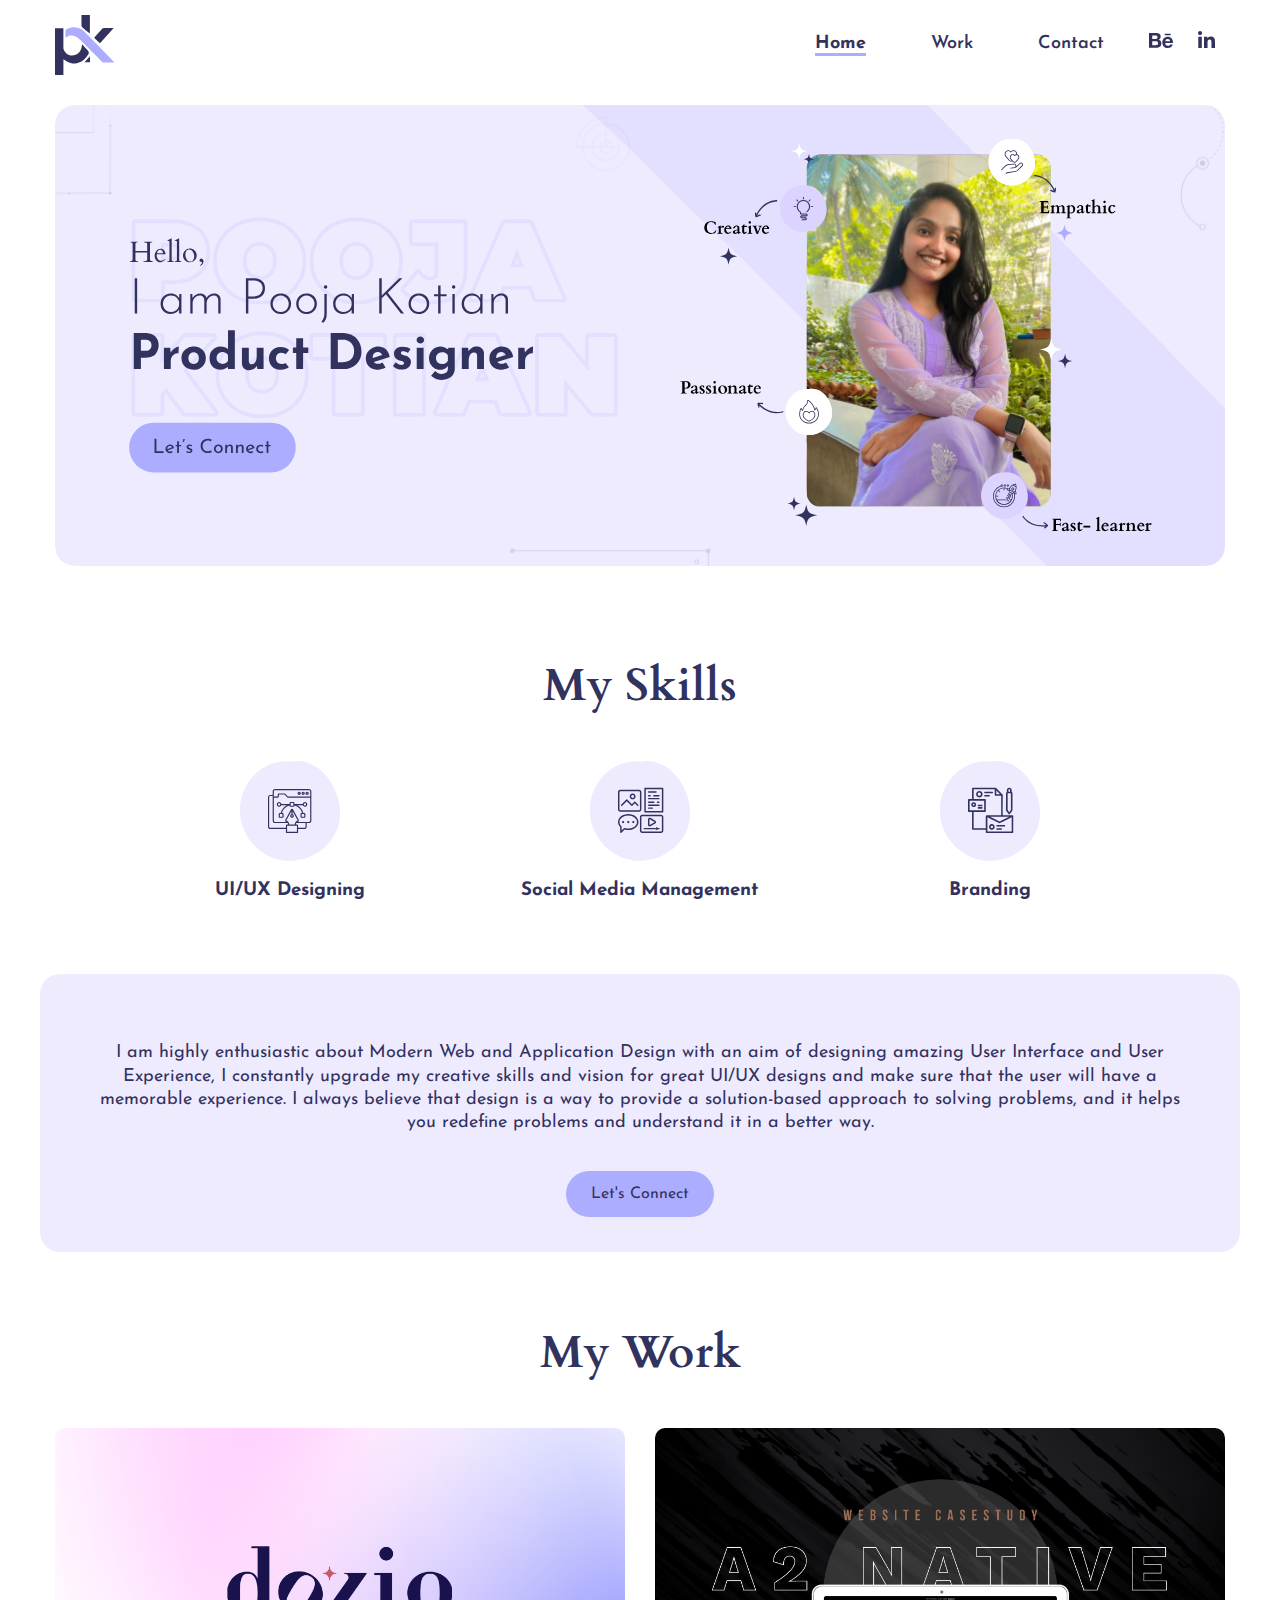
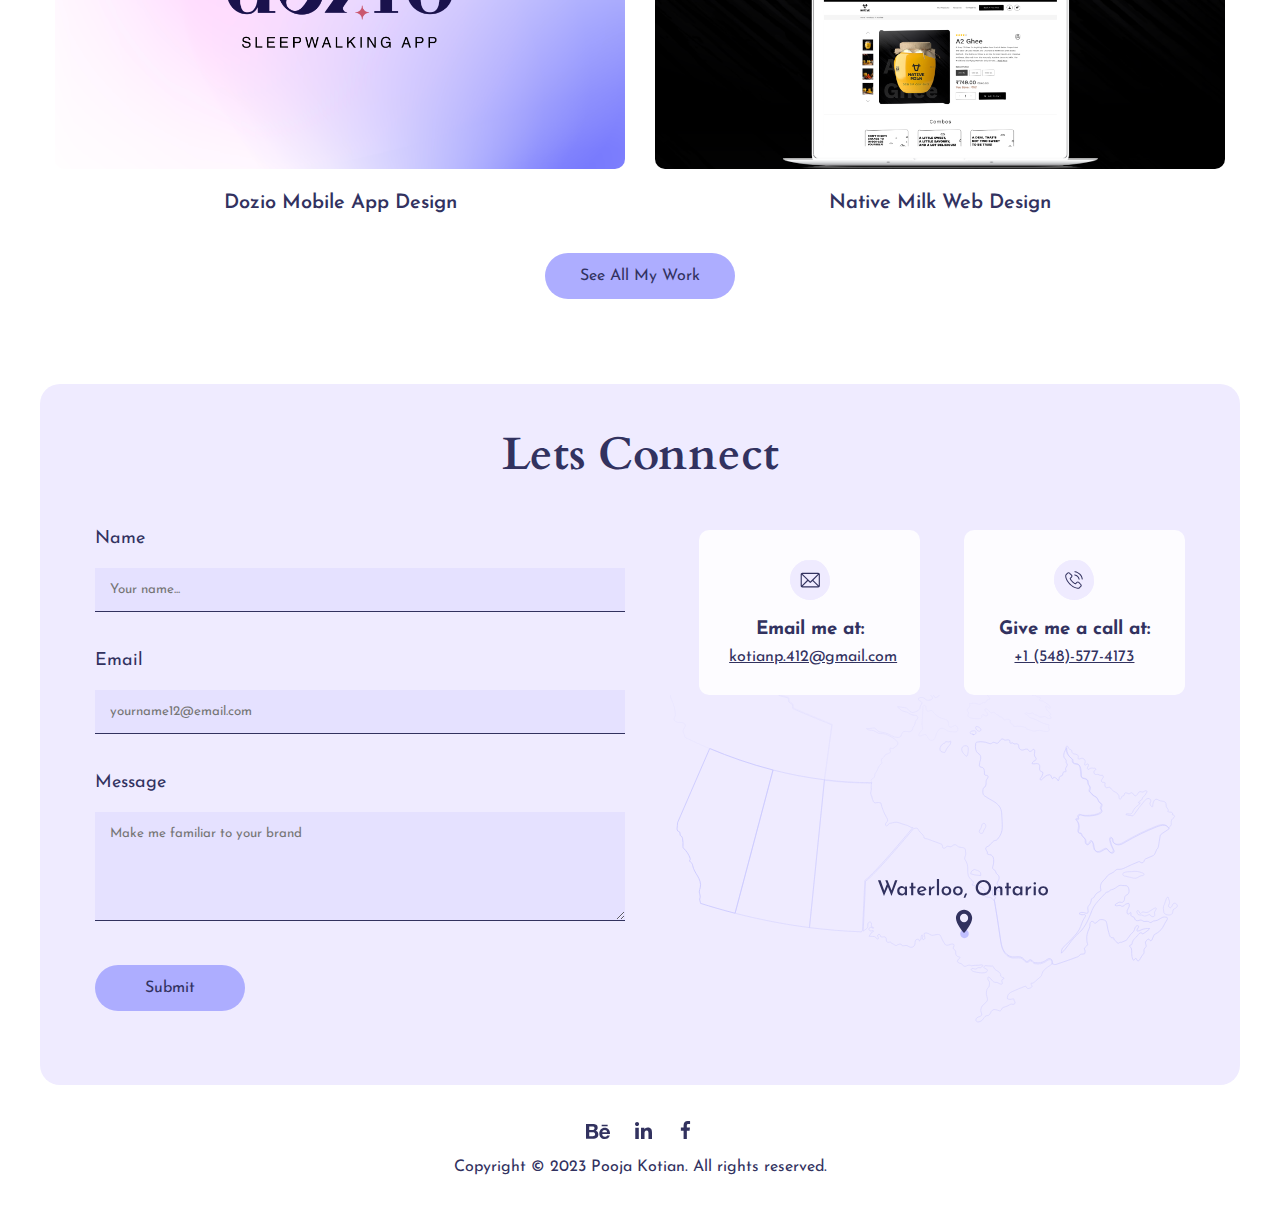
==== index.html @ f89f919b "data" ====
<!DOCTYPE html>
<html>
    <head>
        <title>PK | Home</title>
        <meta name="keywords" content="pooja kotian, pooja, designer, graphic designer, ui/ux, web designer, mobile app designer">
        <meta name="viewport" content="width=device-width, initial-scale=1.0">
        <link rel="stylesheet" href="css/stylesheet.css" type="text/css">
        <link rel="preconnect" href="https://fonts.googleapis.com">
<link rel="preconnect" href="https://fonts.gstatic.com" crossorigin>
<link href="https://fonts.googleapis.com/css2?family=Josefin+Sans:wght@300;400;500;600;700&display=swap" rel="stylesheet">

<link rel="preconnect" href="https://fonts.googleapis.com">
<link rel="preconnect" href="https://fonts.gstatic.com" crossorigin>
<link href="https://fonts.googleapis.com/css2?family=Cardo:wght@400;700&display=swap" rel="stylesheet">
    </head>
    <body>
        <header>
            <div class="row">
                <div class="col-2">
                    <a href="index.html"><img id="logo" src="images/logo.svg" alt="Pooja Kotian Logo"></a>
                </div>
                <div class="col-10">
                    <nav>
                        <ul>
                            <li class="menu_items"><a href="index.html" class="active">Home</a></li>
                            <!-- <li class="menu_items"><a href="about.html">About</a></li> -->
                            <li class="menu_items"><a href="dozio_cs.html">Work</a></li>
                            <li class="menu_items"><a href="#contact_part">Contact</a></li>
                            <li class="social_icon1"><a href="https://www.behance.net/poojakotian" target="_blank"><img src="images/behance_logo.svg" alt="behance logo"></a></li>
                            <li class="social_icon2"><a href="https://www.linkedin.com/in/pooja-kotian-866a38161/" target="_blank"><img src="images/linkedin_logo.svg" alt="linkedin logo"></a></li>
                        </ul>
                    </nav>
                </div>
            </div>
        </header>

            <!-- <div class="breathing_space3"></div> -->

            <div class="row">
                <div class="col-12">
                  <img src="images/banner_img.svg" class="home_banner" alt="banner image">
                </div>
            </div>

            <div class="breathing_space"></div>

            <div class="row row_header">
                <h1> My Skills</h1>
            </div>
            <div class="row">
                <div class="col-1"></div>
                <div class="col-3 skill_set">
                    <img src="images/ui-ux.svg" alt="ui/ux designing icon" class="center">
                    <h3>UI/UX Designing</h3>
                </div>
                <div class="col-4 skill_set">
                    <img src="images/social.svg" alt="social media management icon" class="center">
                    <h3>Social Media Management</h3>
                </div>
                <div class="col-3 skill_set">
                    <img src="images/branding.svg" alt="branding icon" class="center">
                    <h3>Branding</h3>
                </div>
                <div class="col-1"></div>
            </div>

            <div class="breathing_space"></div>

            <div class="row about_text">
                <!-- <h1>Hello,</h1> -->
                <p>I am highly enthusiastic about Modern Web and
                    Application Design with an aim of designing amazing User Interface and User Experience,
                    I constantly upgrade my creative skills and vision for great UI/UX designs and make sure that
                    the user will have a memorable experience. I always believe that design is a way to provide a
                    solution-based approach to solving problems, and it helps you redefine problems and
                    understand it in a better way.</p>
                    <div class="about_btn"><a href="#contact_part">Let's Connect</a></div>
            </div>

            <div class="breathing_space"></div>

            <div class="row row_header">
                <h1>My Work</h1>
            </div>

            <div class="row work_text">
                <div class="col-6">
                    <img src="images/Dozio.png" alt="portfolio for Dozio">
                    <a href="dozio_cs.html" class="work_title">Dozio Mobile App Design</a>
                </div>
                <div class="col-6">
                    <img src="images/Nativemilk.png" alt="portfolio for nativemilk">
                    <a href="" class="work_title">Native Milk Web Design</a>
                </div>

                <!-- <div class="col-4">
                    <img src="images/Lokalgrub.png" alt="portfolio for lokalgrub">
                    <a href="">Lokal Grub Web Design</a>
                </div> -->
            </div>

            <div class="row">
                <div class="work_btn"><a href="https://www.behance.net/poojakotian" target="_blank">See All My Work</a></div>
            </div>

            <div class="breathing_space2"></div>

            <div class="row contact_section row_header" id="contact_part">
                    <h1>Lets Connect</h1>
                <div class="contact_form col-6">
                    <form action="action_page.php">
                        <label for="name">Name</label>
                        <input type="text" id="name" name="name" placeholder="Your name...">
                        <label for="email">Email</label>
                        <input type="text" id="email" name="email" placeholder="yourname12@email.com">
                        <label for="comments">
                            Message
                        </label>
                        <textarea id="comments" name="comments" rows="6" placeholder="Make me familiar to your brand"></textarea>
                        <input type="submit" value="Submit">
                    </form>
                </div>
                <div class="col-6">
                    <div class="row contact_info">
                        <div class="col-1"></div>
                        <div class="col-5 contact_box">
                            <img src="images/mail_icon.svg" alt="email icon" class="center">
                            <h3>Email me at:</h3>
                            <a href="mailto:kotianp.412@gmail.com">kotianp.412@gmail.com</a>
                        </div>
                        <div class="col-1"></div>
                        <div class="col-5 contact_box">
                           <img src="images/phone_icon.svg" alt="phone icon" class="center">
                            <h3>Give me a call at:</h3>
                            <a href="tel:5485774173">+1 (548)-577-4173</a>
                        </div>
                    </div>
                    <div class="map">
                        <img src="images/map.svg" alt="map pinned at Waterloo, Ontario">
                    </div>
                </div>
            </div>


            <div class="breathing_space3"></div>


            <footer>
                <div class="row">
                    <ul>
                        <li class="social_icon1"><a href="https://www.behance.net/poojakotian" target="_blank"><img src="images/behance_logo.svg" alt="behance logo"></a></li>
                        <li class="social_icon2"><a href="https://www.linkedin.com/in/pooja-kotian-866a38161/" target="_blank"><img src="images/linkedin_logo.svg" alt="linkedin logo"></a></li>
                        <li class="social_icon2"><a href="https://www.facebook.com/ui.pooja/" target="_blank"><img src="images/facebook_logo.svg" alt="facebook logo"></a></li>
                    </ul>
                    <p>
                        Copyright © 2023 Pooja Kotian. All rights reserved.
                    </p>
                </div>
            </footer>

            <div class="breathing_space3"></div>




    </body>
</html>
---- css/stylesheet.css ----
* {
    box-sizing: border-box;
    color: #32325F;
  }
  
  .row::after {
    content: "";
    clear: both;
    display: table;
  }
  
  [class*="col-"] {
    float: left;
    padding: 15px;
  }
  
html{
    scroll-behavior: smooth;
}

body{ 
    max-width: 1200px;
    margin:0 auto; /*center the content*/
    font-family: 'Josefin Sans', sans-serif;
   
    
}

#logo{
  width: 60px;
  margin:0 auto;
  display: block;
  float: left;
}

nav{
  text-align: right;
}

nav ul li {
  display: inline;
  list-style-position: outside;
}

nav ul li a{
  list-style-type: none;
  text-decoration: none;
  font-size: 18px;
  margin: 0px auto;
  font-weight: 600;

}

ul li{
  display: inline;
}

.menu_items{
  padding: 10px 30px;
}

.social_icon1, .social_icon2 a{
  padding: 10px 10px;
}

.social_icon1 a img{
  width: 24px;
  margin:0 auto;
  padding: 0;
  display: inline;
}

.social_icon2 a img{
  width: 17px;
  margin:0 auto;
  padding: 0;
  display: inline;
}

.menu_items a.active{
  border-bottom: 3px solid #ADADFF;
  font-weight: 900;
}

.menu_items a:hover{
  color:#6161bc;
}

.home_banner {
  width: 100%;
}

#about_img{
  width:520px;
}

.about_text{
  padding:50px;
  text-align: center;
  background-color: #efebff;
  border-radius: 20px;
}

.about_text h1{
  font-size: 45px;
  font-family: 'Cardo', serif;
  margin-top: 0;
}

.about_text p{
  font-size: 18px;
  line-height: 1.3;
  margin-bottom: 50px;
}


.about_btn a{
  background-color: #ADADFF;
  padding: 15px 25px;
  border-radius: 50px;
  text-decoration: none;
}

.about_btn a:hover{
  background-color: #32325F;
  color:#ffffff;
}

.breathing_space{
  padding:20px;
}

.breathing_space1{
  padding:50px;
}

.breathing_space2{
  padding:50px;
}

.breathing_space3{
  padding: 10px;
}

.skill_set img{
  width: 100px;
}

.skill_set h3{
  text-align: center;
  margin-top: 20px;
}

.row_header h1{
  font-size: 45px;
  font-family: 'Cardo', serif;
  text-align: center;
}

.work_title{
  font-size: 20px;
  text-align: center;
  display: block;
}

.work_text img{
  width: 100%;
  border-radius: 10px;
  margin-bottom: 20px;
}

.work_text a{
  text-decoration: none;
  font-weight: 600;
  text-align: center;
}

.work_btn{
  margin-top: 40px;
    text-align: center;
}

.work_btn a{
  background-color: #ADADFF;
  padding: 15px 35px;
  border-radius: 50px;
  text-decoration: none;
}

.work_btn a:hover{
  background-color: #32325F;
  color:#ffffff;
}


.contact_section{
  /*background-image: url(../images/map_bg.svg);
  background-size: cover;*/
  padding: 10px 40px 20px 40px;
  background-color: #efebff;
  border-radius: 20px;
}

input[type=text]{
  width: 100%;
  padding: 15px 15px;
  margin: 20px 0 40px;
  border-top: none;
  border-left: none;
  border-bottom: 1px solid #32325F;
  font-family: 'Josefin Sans', sans-serif;
  /* border-radius: 10px; */
  border-right: none;
  background: #adadff24;
}

textarea{
  width: 100%;
  padding: 15px 15px;
  margin: 20px 0;
  border-top: none;
  border-left: none;
  border-bottom: 1px solid #32325F;
  font-family: 'Josefin Sans', sans-serif;
  /* border-radius: 10px; */
  border-right: none;
  background: #adadff24;
}

label{
  font-size: 18px;
}


input[type=submit]{
  background-color: #ADADFF;
  padding: 15px 25px;
  border-radius: 50px;
  width:150px;
  border: none;
  margin-top: 20px;
  font-family: 'Josefin Sans', sans-serif;
  font-size: 16px;
}

.contact_box{
  background-color: #ffffffd4;
  padding: 30px;
  border-radius: 10px;
}


.contact_box img{
  width: 40px;
}

.contact_box h3, .contact_box a {
  text-align: center;
  display: block;
}

.contact_box h3{
  margin: 20px auto 10px;
}

.center {
  display: block;
  margin-left: auto;
  margin-right: auto;
  width: 50%;
}

.map img{
  width:100%;
}


footer{
  text-align: center;
}

footer ul{
  padding:0;
}





/* Work Inner page starts */

.portfolio_banner{
  width: 100%;
}

.portfolio_header h1{
  font-size: 30px;
  font-family: 'Cardo', serif;
  text-align: center;
}

.portfolio_header p{
  text-align: center;
}

.chart_img{
  width: 100%;
}

.graph_detail{
  margin-top: 20px;
}

.result_para{
  text-align: center;
  line-height: 1.3;
}

.empathy_center{
  display: block;
  margin-left: auto;
  margin-right: auto;
  width: 80%;
}

.prblm_text{
  padding: 50px;
  text-align: center;
  background: url(../images/dozio_portfolio/bg.png);
  background-size: cover;
  border-radius: 20px;
}

.prblm_text h3{
  font-size: 23px;
  font-weight: 400;
  line-height: 1.3;
}

.persona_center{
  display: block;
  margin-left: auto;
  margin-right: auto;
  width: 90%;
}


/* Work Inner page ends */










  /* For desktop: */
  .col-1 {width: 8.33%;}
  .col-2 {width: 16.66%;}
  .col-3 {width: 25%;}
  .col-4 {width: 33.33%;}
  .col-5 {width: 41.66%;}
  .col-6 {width: 50%;}
  .col-7 {width: 58.33%;}
  .col-8 {width: 66.66%;}
  .col-9 {width: 75%;}
  .col-10 {width: 83.33%;}
  .col-11 {width: 91.66%;}
  .col-12 {width: 100%;}


  @media only screen and (max-width:700px){

    [class*="col-"]{
     width:100%;
    }

    header {
      height: 170px;
  }

    nav{
      text-align: center;
    }

    nav ul{
      list-style-type: none;
    text-align: center;
    padding: 0;
    }
 
    .menu_items {
     padding: 10px 10px;
    }

    .menu_items a.active{
      border-bottom: none;
    }
    

    nav li{
      display: block;
      padding: 5px;
      margin-bottom: 5px;
      width: 100%;
  }
  
  nav li a{
      font-size: 16px;
      padding: 10px;
  }
  
    nav ul li a{
     font-size: 14px;
    }

    #logo{
      display: block;
      margin-left: auto;
      margin-right: auto;
      float: none;
    }


    .breathing_space, .breathing_space1, .breathing_space3{
      padding: 0px;
    }

    .about_text, .contact_section, .prblm_text{
      border-radius: 0;
    }
 
 
   }
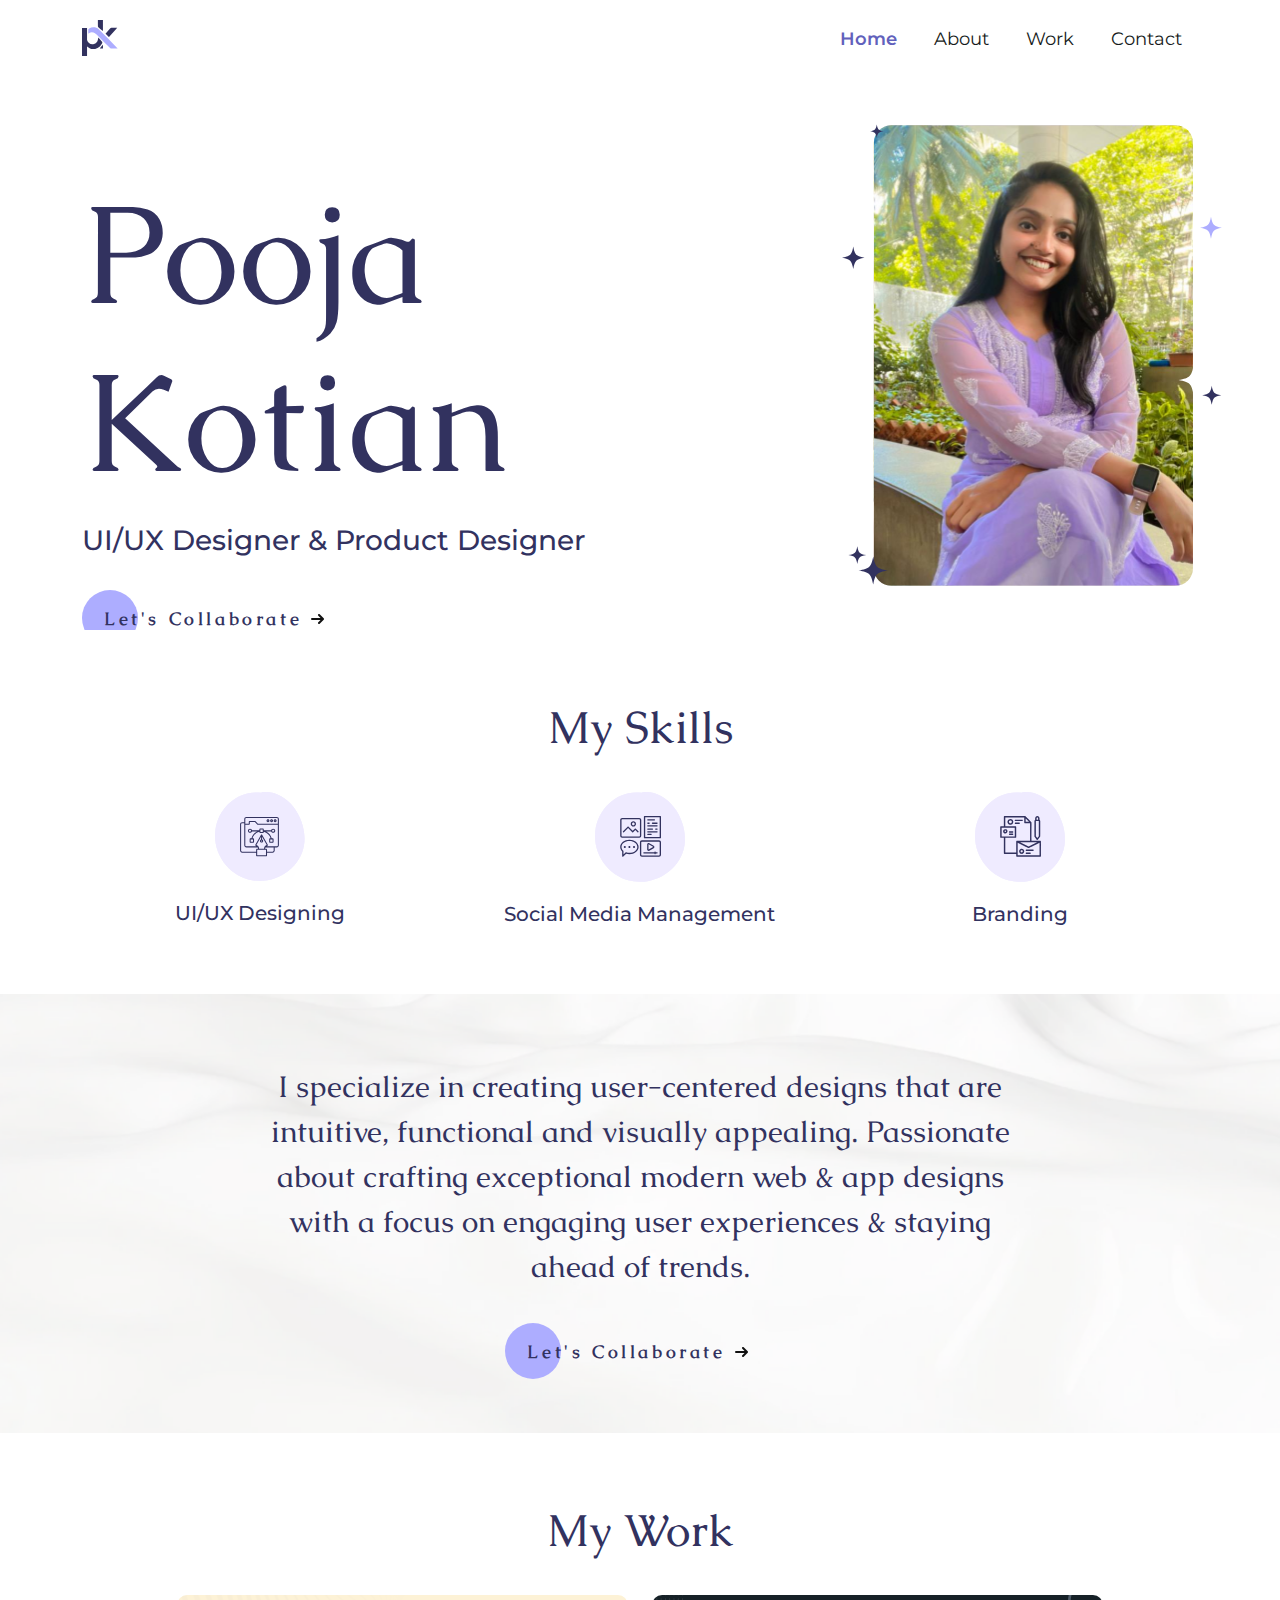
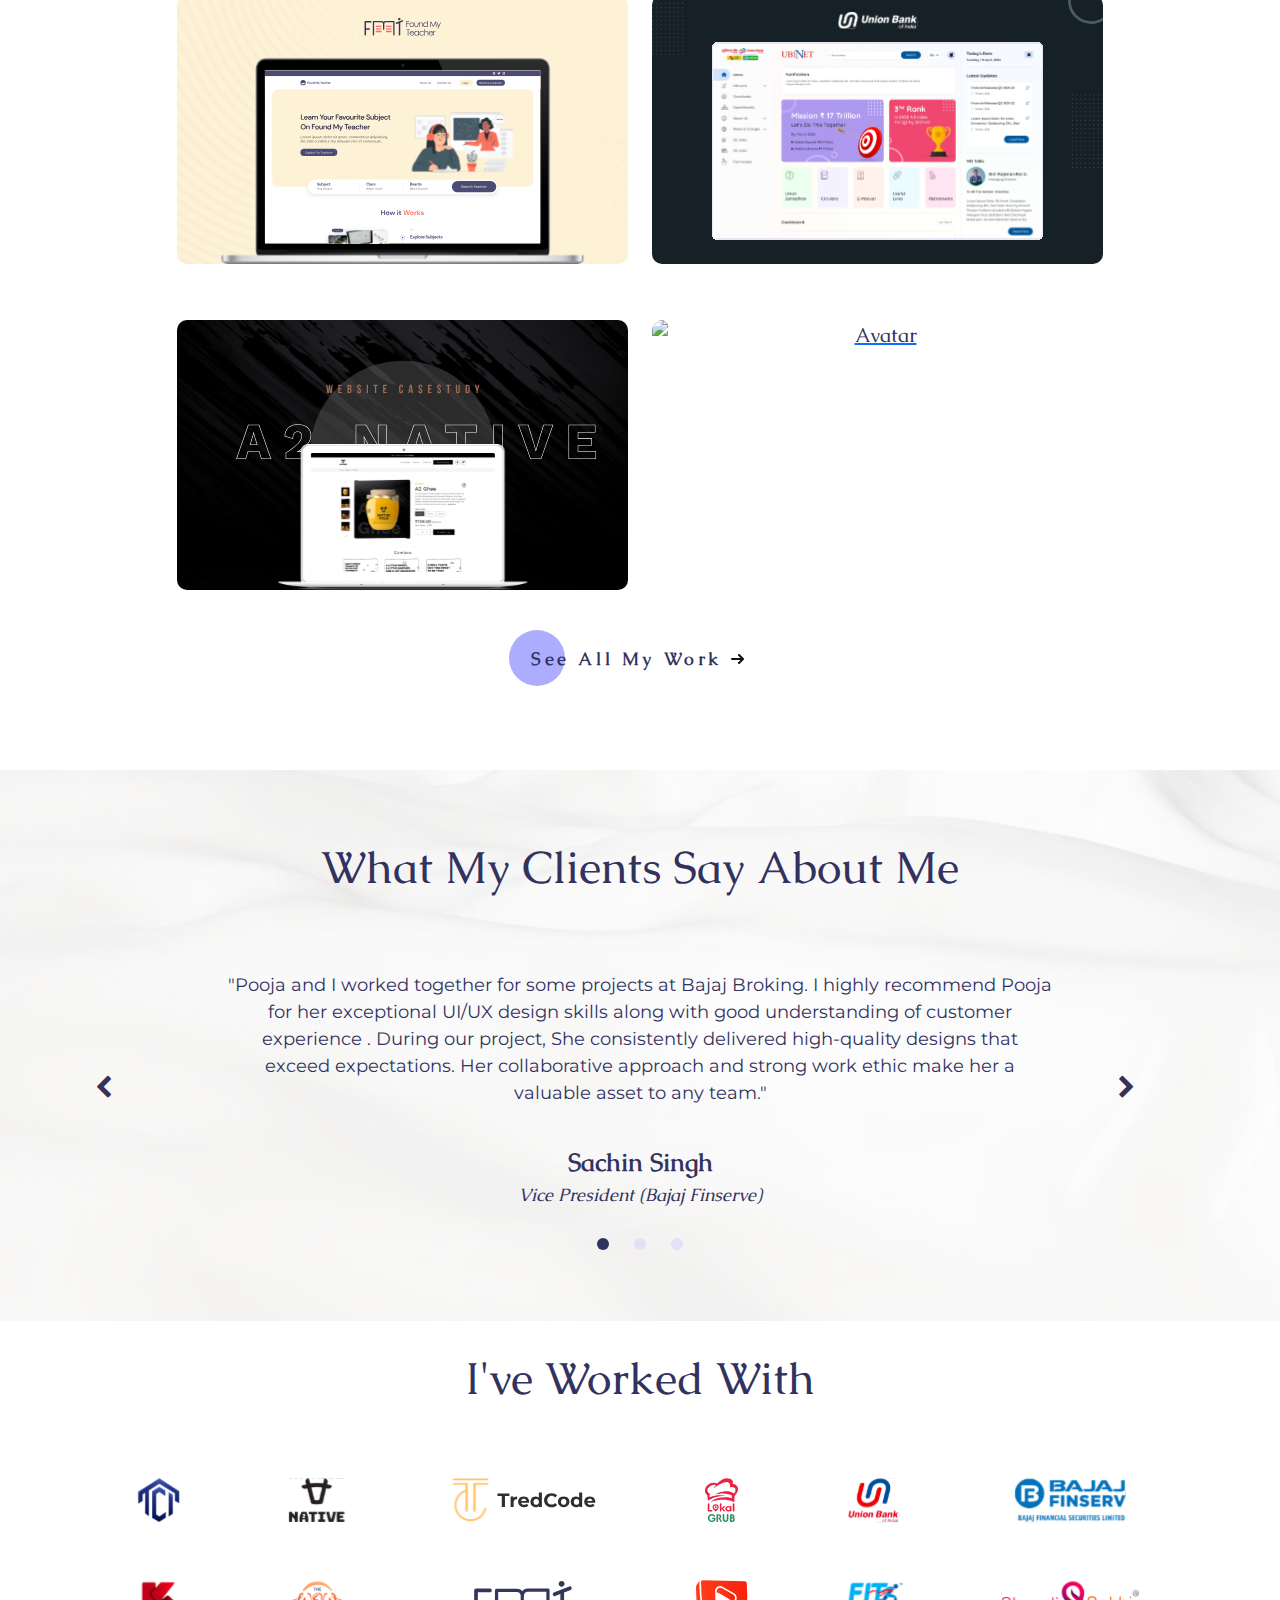
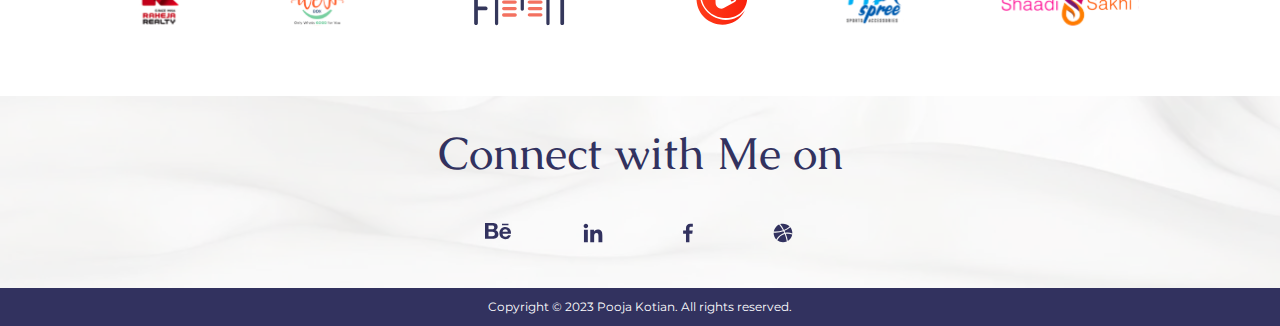
==== commit 352d8d4f: "New" ====
--- a/index.html
+++ b/index.html
@@ -1,167 +1,500 @@
 <!DOCTYPE html>
 <html>
-    <head>
-        <title>PK | Home</title>
-        <meta name="keywords" content="pooja kotian, pooja, designer, graphic designer, ui/ux, web designer, mobile app designer">
-        <meta name="viewport" content="width=device-width, initial-scale=1.0">
-        <link rel="stylesheet" href="css/stylesheet.css" type="text/css">
-        <link rel="preconnect" href="https://fonts.googleapis.com">
-<link rel="preconnect" href="https://fonts.gstatic.com" crossorigin>
-<link href="https://fonts.googleapis.com/css2?family=Josefin+Sans:wght@300;400;500;600;700&display=swap" rel="stylesheet">
-
-<link rel="preconnect" href="https://fonts.googleapis.com">
-<link rel="preconnect" href="https://fonts.gstatic.com" crossorigin>
-<link href="https://fonts.googleapis.com/css2?family=Cardo:wght@400;700&display=swap" rel="stylesheet">
-    </head>
-    <body>
-        <header>
-            <div class="row">
-                <div class="col-2">
+
+<head>
+    <title>Pooja Kotian</title>
+    <meta name="keywords"
+        content="pooja kotian, pooja, designer, graphic designer, ui/ux, web designer, mobile app designer">
+    <meta name="viewport" content="width=device-width, initial-scale=1.0">
+    <link rel="icon" type="image/x-icon" href="images/favicon.jpg">
+    <link rel="stylesheet" href="css/stylesheet.css" type="text/css">
+    <link href="https://cdn.jsdelivr.net/npm/bootstrap@5.3.2/dist/css/bootstrap.min.css" rel="stylesheet">
+    <!--calling bootstrap css-->
+    <link rel="stylesheet" href="https://cdnjs.cloudflare.com/ajax/libs/font-awesome/4.7.0/css/font-awesome.min.css">
+    <!--calling font awesome css-->
+    <link rel="preconnect" href="https://fonts.googleapis.com">
+    <link rel="preconnect" href="https://fonts.gstatic.com" crossorigin>
+    <link
+        href="https://fonts.googleapis.com/css2?family=Caudex:ital,wght@0,400;0,700;1,400;1,700&family=Montserrat:ital,wght@0,100..900;1,100..900&display=swap"
+        rel="stylesheet">
+    <script src="https://cdn.jsdelivr.net/npm/bootstrap@5.3.2/dist/js/bootstrap.bundle.min.js"></script>
+    <!--calling bootstrap javascript-->
+    <script src="https://use.fontawesome.com/1744f3f671.js"></script>
+
+</head>
+
+<body>
+    <header class="sticky"> <!--header section starts here-->
+        <nav> <!--navigation-->
+            <div class="container">
+                <div class="topnav" id="myTopnav">
                     <a href="index.html"><img id="logo" src="images/logo.svg" alt="Pooja Kotian Logo"></a>
-                </div>
-                <div class="col-10">
-                    <nav>
-                        <ul>
-                            <li class="menu_items"><a href="index.html" class="active">Home</a></li>
-                            <!-- <li class="menu_items"><a href="about.html">About</a></li> -->
-                            <li class="menu_items"><a href="dozio_cs.html">Work</a></li>
-                            <li class="menu_items"><a href="#contact_part">Contact</a></li>
-                            <li class="social_icon1"><a href="https://www.behance.net/poojakotian" target="_blank"><img src="images/behance_logo.svg" alt="behance logo"></a></li>
-                            <li class="social_icon2"><a href="https://www.linkedin.com/in/pooja-kotian-866a38161/" target="_blank"><img src="images/linkedin_logo.svg" alt="linkedin logo"></a></li>
-                        </ul>
-                    </nav>
-                </div>
-            </div>
-        </header>
-
-            <!-- <div class="breathing_space3"></div> -->
-
-            <div class="row">
-                <div class="col-12">
-                  <img src="images/banner_img.svg" class="home_banner" alt="banner image">
-                </div>
-            </div>
-
-            <div class="breathing_space"></div>
-
-            <div class="row row_header">
-                <h1> My Skills</h1>
-            </div>
-            <div class="row">
-                <div class="col-1"></div>
-                <div class="col-3 skill_set">
-                    <img src="images/ui-ux.svg" alt="ui/ux designing icon" class="center">
-                    <h3>UI/UX Designing</h3>
-                </div>
-                <div class="col-4 skill_set">
-                    <img src="images/social.svg" alt="social media management icon" class="center">
-                    <h3>Social Media Management</h3>
-                </div>
-                <div class="col-3 skill_set">
-                    <img src="images/branding.svg" alt="branding icon" class="center">
-                    <h3>Branding</h3>
-                </div>
-                <div class="col-1"></div>
-            </div>
-
-            <div class="breathing_space"></div>
-
-            <div class="row about_text">
+                    <span class="menu_content">
+                        <a href="index.html" class="active">Home</a> <!-- nested elements under nav -->
+                        <a href="#about">About</a>
+                        <a href="#work">Work</a>
+                        <a href="#contact">Contact</a>
+                    </span>
+
+                    <a href="javascript:void(0);" class="icon" onclick="myFunction()">
+                        <i class="fa fa-bars"></i>
+                    </a>
+
+                </div>
+            </div>
+        </nav>
+    </header>
+
+    <main>
+        <section id="background-video-section">
+            <video id="background-video" autoplay loop muted>
+                <source src="images/hero_bg.mp4" type="video/mp4">
+            </video>
+            <div class="container">
+                <div class="row hero_section">
+                    <div class="col-xl-8 col-md-8 col-sm-12 col-xs-12 footer_icon"> <!--columns under row-->
+                        <!-- <img src="images/home_banner.png" width="1300" alt="grocery carosuel"> -->
+                        <h1 class="hero_title">Pooja Kotian </h1> <!--title in h1-->
+                        <h3 class="designation">
+                            UI/UX Designer & Product Designer
+                        </h3>
+                        <!-- <p>
+                                Passionate about crafting exceptional modern web & app designs with a focus on engaging user experiences & staying ahead of trends.
+                                <br>Ready to elevate your team's digital presence.
+                            </p> -->
+                        <a href="contact.html" class="cta">
+                            <span>Let's Collaborate</span>
+                            <svg width="13px" height="10px" viewBox="0 0 13 10">
+                                <path d="M1,5 L11,5"></path>
+                                <polyline points="8 1 12 5 8 9"></polyline>
+                            </svg>
+                        </a>
+                    </div>
+                    <div class="col-xl-4 col-md-4 col-sm-12 col-xs-12"> <!--columns under row-->
+                        <img id="home_banner" src="images/my_pic.svg" width="380px" alt="grocery carosuel">
+                    </div>
+                </div>
+            </div>
+        </section>
+
+        <div class="breathing_space"></div>
+
+        <div class="row row_header">
+            <h1> My Skills</h1>
+        </div>
+        <div class="row">
+            <div class="col-xl-1 col-md-12"></div>
+            <div class="col-xl-3 col-md-12 skill_set">
+                <img src="images/ui-ux.svg" alt="ui/ux designing icon" class="center">
+                <h4>UI/UX Designing</h4>
+            </div>
+            <div class="col-xl-4 col-md-12 skill_set">
+                <img src="images/social.svg" alt="social media management icon" class="center">
+                <h4>Social Media Management</h4>
+            </div>
+            <div class="col-xl-3 col-md-12 skill_set">
+                <img src="images/branding.svg" alt="branding icon" class="center">
+                <h4>Branding</h4>
+            </div>
+            <div class="col-xl-1 col-md-12"></div>
+        </div>
+
+        <div class="breathing_space" id="about"></div>
+
+        <div class="row about_text" >
+            <div class="container">
                 <!-- <h1>Hello,</h1> -->
-                <p>I am highly enthusiastic about Modern Web and
-                    Application Design with an aim of designing amazing User Interface and User Experience,
-                    I constantly upgrade my creative skills and vision for great UI/UX designs and make sure that
-                    the user will have a memorable experience. I always believe that design is a way to provide a
-                    solution-based approach to solving problems, and it helps you redefine problems and
-                    understand it in a better way.</p>
-                    <div class="about_btn"><a href="#contact_part">Let's Connect</a></div>
-            </div>
-
-            <div class="breathing_space"></div>
-
-            <div class="row row_header">
-                <h1>My Work</h1>
-            </div>
+                <h3>I specialize in creating user-centered designs that are intuitive, functional and visually
+                    appealing.
+                    Passionate about crafting exceptional modern web & app designs with a focus on engaging user
+                    experiences & staying ahead of trends.
+                </h3>
+
+                <a href="contact.html" class="cta">
+                    <span>Let's Collaborate</span>
+                    <svg width="13px" height="10px" viewBox="0 0 13 10">
+                        <path d="M1,5 L11,5"></path>
+                        <polyline points="8 1 12 5 8 9"></polyline>
+                    </svg>
+                </a>
+            </div>
+        </div>
+
+        <div class="breathing_space" id="work"></div>
+
+        <div class="row row_header">
+            <h1>My Work</h1>
+        </div>
+
+        <div class="container">
 
             <div class="row work_text">
-                <div class="col-6">
-                    <img src="images/Dozio.png" alt="portfolio for Dozio">
-                    <a href="dozio_cs.html" class="work_title">Dozio Mobile App Design</a>
-                </div>
-                <div class="col-6">
-                    <img src="images/Nativemilk.png" alt="portfolio for nativemilk">
-                    <a href="" class="work_title">Native Milk Web Design</a>
-                </div>
+                <!-- <div class="col-6 hover01 column">
+                    <a href="dozio_cs.html" class="work_title"><figure><img src="images/Dozio.png" /></figure></a>
+                      <a href="dozio_cs.html" class="work_title">Dozio Mobile App Design</a>
+                  </div> -->
+                <div class="col-xl-1 col-md-12 work"></div>
+                <div class="col-xl-5 col-md-12 hover01 column">
+                    <div class="work">
+                        <a href="dozio_cs.html" class="work_title">
+                            <figure>
+                                <img src="images/Work/FMT.svg" alt="Avatar" class="image">
+                            </figure>
+                        </a>
+                        <a href="" class="work_mobile_title">
+                            <h3>Found My Teacher Web Design</h3><span class="view_project"> View Project </span>
+                        </a>
+                        <a href="dozio_cs.html" class="work_title">
+                            <div class="overlay">
+                                <h3>Found My Teacher</h3>
+                                <p>UI/UX Casestudy</p>
+                                <span class="view_project"> View Project </span>
+                            </div>
+                        </a>
+
+                    </div>
+                </div>
+
+                <div class="col-xl-5 col-md-12 hover01 column">
+                    <div class="work">
+                        <a href="dozio_cs.html" class="work_title">
+                            <figure>
+                                <img src="images/Work/UBI.svg" alt="Avatar" class="image">
+                            </figure>
+                        </a>
+                        <a href="" class="work_mobile_title">
+                            <h3>Union Bank Of India Web Design</h3><span class="view_project"> View Project </span>
+                        </a>
+                        <a href="dozio_cs.html" class="work_title">
+                            <div class="overlay">
+                                <h3>Union Bank Of India</h3>
+                                <p>UI/UX Casestudy</p>
+                                <span class="view_project"> View Project </span>
+                            </div>
+                        </a>
+
+                    </div>
+                </div>
+
+                <div class="col-xl-1 col-md-12 work"></div>
 
                 <!-- <div class="col-4">
                     <img src="images/Lokalgrub.png" alt="portfolio for lokalgrub">
                     <a href="">Lokal Grub Web Design</a>
                 </div> -->
             </div>
-
-            <div class="row">
-                <div class="work_btn"><a href="https://www.behance.net/poojakotian" target="_blank">See All My Work</a></div>
-            </div>
-
-            <div class="breathing_space2"></div>
-
-            <div class="row contact_section row_header" id="contact_part">
-                    <h1>Lets Connect</h1>
-                <div class="contact_form col-6">
-                    <form action="action_page.php">
-                        <label for="name">Name</label>
-                        <input type="text" id="name" name="name" placeholder="Your name...">
-                        <label for="email">Email</label>
-                        <input type="text" id="email" name="email" placeholder="yourname12@email.com">
-                        <label for="comments">
-                            Message
-                        </label>
-                        <textarea id="comments" name="comments" rows="6" placeholder="Make me familiar to your brand"></textarea>
-                        <input type="submit" value="Submit">
-                    </form>
-                </div>
-                <div class="col-6">
-                    <div class="row contact_info">
-                        <div class="col-1"></div>
-                        <div class="col-5 contact_box">
-                            <img src="images/mail_icon.svg" alt="email icon" class="center">
-                            <h3>Email me at:</h3>
-                            <a href="mailto:kotianp.412@gmail.com">kotianp.412@gmail.com</a>
+            <div class="breathing_space"></div>
+            <div class="row work_text">
+                <!-- <div class="col-6 hover01 column">
+                    <a href="dozio_cs.html" class="work_title"><figure><img src="images/Dozio.png" /></figure></a>
+                      <a href="dozio_cs.html" class="work_title">Dozio Mobile App Design</a>
+                  </div> -->
+                <div class="col-xl-1 col-md-12 work"></div>
+                <div class="col-xl-5 col-md-12 hover01 column">
+                    <div class="work">
+                        <a href="dozio_cs.html" class="work_title">
+                            <figure>
+                                <img src="images/Work/Nativemilk.svg" alt="Avatar" class="image">
+                            </figure>
+                        </a>
+                        <a href="" class="work_mobile_title">
+                            <h3>Native Milk Web Design</h3><span class="view_project"> View Project </span>
+                        </a>
+                        <a href="dozio_cs.html" class="work_title">
+                            <div class="overlay">
+                                <h3>Native Milk</h3>
+                                <p>UI/UX Web Casestudy</p>
+                                <span class="view_project"> View Project </span>
+                            </div>
+                        </a>
+
+                    </div>
+                </div>
+                <div class="col-xl-5 col-md-12 hover01 column">
+                    <div class="work">
+                        <a href="dozio_cs.html" class="work_title">
+                            <figure>
+                                <img src="images/Work/Lokalgrub_phone.svg" alt="Avatar" class="image">
+                            </figure>
+                        </a>
+                        <a href="" class="work_mobile_title">
+                            <h3>Lokal Grub App Design</h3><span class="view_project"> View Project </span>
+                        </a>
+                        <a href="dozio_cs.html" class="work_title">
+                            <div class="overlay">
+                                <h3>Lokal Grub</h3>
+                                <p>UI/UX Mobile Casestudy</p>
+                                <span class="view_project"> View Project </span>
+                            </div>
+                        </a>
+
+                    </div>
+                </div>
+
+                <div class="col-xl-1 col-md-12 work"></div>
+
+                <!-- <div class="col-4">
+                    <img src="images/Lokalgrub.png" alt="portfolio for lokalgrub">
+                    <a href="">Lokal Grub Web Design</a>
+                </div> -->
+            </div>
+
+
+            <div class="breathing_space"></div>
+
+            <div class="see_work_btn">
+                <a href="contact.html" class="cta">
+                    <span>See All My Work</span>
+                    <svg width="13px" height="10px" viewBox="0 0 13 10">
+                        <path d="M1,5 L11,5"></path>
+                        <polyline points="8 1 12 5 8 9"></polyline>
+                    </svg>
+                </a>
+            </div>
+        </div>
+
+        <div class="breathing_space2"></div>
+
+
+
+        <div id="testim" class="testim">
+            <div class="container">
+                <div class="row testim-cover">
+                    <div class="breathing_space"></div>
+                    <h1> What My Clients Say About Me</h1>
+                    <div class="wrap">
+
+                        <span id="right-arrow" class="arrow right fa fa-chevron-right"></span>
+                        <span id="left-arrow" class="arrow left fa fa-chevron-left "></span>
+                        <ul id="testim-dots" class="dots">
+                            <li class="dot active"></li>
+                            <li class="dot"></li>
+                            <li class="dot"></li>
+                        </ul>
+                        <div id="testim-content" class="cont">
+
+                            <div class="active">
+                                <!-- <div class="img"><img src="https://in.bmscdn.com/iedb/artist/images/website/poster/large/kartik-aaryan-1045198-08-12-2017-06-34-11.jpg" alt=""></div> -->
+
+                                <p>"Pooja and I worked together for some projects at Bajaj Broking. I highly recommend
+                                    Pooja for her exceptional UI/UX design skills along with good understanding of
+                                    customer experience . During our project, She consistently
+                                    delivered high-quality designs that exceed expectations. Her collaborative approach
+                                    and strong work ethic make her a valuable asset to any team."</p>
+                                <h2><b>Sachin Singh</b> <br><i style="font-size: 18px;">Vice President (Bajaj
+                                        Finserve)</i> </h2>
+                            </div>
+
+                            <div>
+                                <!-- <div class="img"><img src="https://timesofindia.indiatimes.com/thumb/msid-75752690,width-800,height-600,resizemode-4/75752690.jpg" alt=""></div> -->
+                                <p>"Pooja is the go to person when it comes to designing anything new for the product or
+                                    website. She gets into details of the requirement, tries to understand the users of
+                                    the feature and then comes up with designs. This approach to designing is what makes
+                                    the products extremely easy to understand and use.
+                                    Apart from the professional approach to designing, she is very friendly and gets
+                                    along with everyone in the company. I wish her all the best for all
+                                    her endeavours."</p>
+                                <h2><b>Avani Dani</b> <br><i style="font-size: 18px;"> Co-Founder (CartGeek)</i></h2>
+                            </div>
+
+                            <div>
+                                <!-- <div class="img"><img src="https://p16.muscdn.com/img/musically-maliva-obj/1627333501517830~c5_720x720.jpeg" alt=""></div> -->
+                                <p>When it comes to designing I have seen Pooja evolving in extremely best way. Anything that’s drawn by you she can literally convert it into a digital design or interface.
+                                    She has perfect vision to convert your words into the design of your imagination and over above to all she is a perfect team player.</p>
+                                <h2><b>Vaibhavi Chiplunkar</b> <br><i style="font-size: 18px;">Business Development Professional (Oursoftech)</i> </h2>
+                            </div>
+
+
                         </div>
-                        <div class="col-1"></div>
-                        <div class="col-5 contact_box">
-                           <img src="images/phone_icon.svg" alt="phone icon" class="center">
-                            <h3>Give me a call at:</h3>
-                            <a href="tel:5485774173">+1 (548)-577-4173</a>
-                        </div>
-                    </div>
-                    <div class="map">
-                        <img src="images/map.svg" alt="map pinned at Waterloo, Ontario">
-                    </div>
-                </div>
-            </div>
-
-
-            <div class="breathing_space3"></div>
-
-
-            <footer>
+
+                    </div>
+                </div>
+            </div>
+        </div>
+
+        <div class="container">
+            <div class="row row_header">
+                <!-- <h1>Hello,</h1> -->
+                <h1> I've Worked With</h1>
+                <img class="client_img" src="images/Clients1.svg">
+                <img class="client_img_mobile" src="images/Clients1_Mobile.svg">
+            </div>
+        </div>
+
+    </main>
+
+
+    <div class="breathing_space3"></div>
+
+
+    <footer>
+        <div class="social_media" id="contact">
+            <div class="container">
+                <div class="row row_header">
+                    <!-- <h1>Hello,</h1> -->
+                    <h1> Connect with Me on</h1>
+                </div>
                 <div class="row">
-                    <ul>
-                        <li class="social_icon1"><a href="https://www.behance.net/poojakotian" target="_blank"><img src="images/behance_logo.svg" alt="behance logo"></a></li>
-                        <li class="social_icon2"><a href="https://www.linkedin.com/in/pooja-kotian-866a38161/" target="_blank"><img src="images/linkedin_logo.svg" alt="linkedin logo"></a></li>
-                        <li class="social_icon2"><a href="https://www.facebook.com/ui.pooja/" target="_blank"><img src="images/facebook_logo.svg" alt="facebook logo"></a></li>
-                    </ul>
-                    <p>
-                        Copyright © 2023 Pooja Kotian. All rights reserved.
-                    </p>
-                </div>
-            </footer>
-
-            <div class="breathing_space3"></div>
-
-
-
-
-    </body>
+                    <div class="col-xl-4"></div>
+
+                    <div class="col-xl-1 col-md-3 col-xs-3 social_icon1">
+                        <a href="https://www.behance.net/poojakotian" target="_blank"><img
+                                src="images/Social media icons/behance.svg" alt="behance logo"></a>
+                    </div>
+
+                    <div class="col-xl-1 col-md-3 col-xs-3 social_icon2">
+                        <a href="https://www.linkedin.com/in/pooja-kotian-866a38161/" target="_blank"><img
+                                src="images/Social media icons/linkedin.svg" alt="linkedin logo"></a>
+                    </div>
+
+                    <div class="col-xl-1 col-md-3 col-xs-3 social_icon2">
+                        <a href="https://www.facebook.com/ui.pooja/" target="_blank"><img
+                                src="images/Social media icons/facebook.svg" alt="facebook logo"></a>
+                    </div>
+
+                    <div class="col-xl-1 col-md-3 col-xs-3 social_icon2">
+                        <a href="https://dribbble.com/poojakotian" target="_blank"><img
+                                src="images/Social media icons/dribbble.svg" alt="facebook logo"></a>
+                    </div>
+                    <div class="col-xl-4"></div>
+                </div>
+            </div>
+        </div>
+        <div class="row">
+            <p class="copy_footer">
+                Copyright © 2023 Pooja Kotian. All rights reserved.
+            </p>
+        </div>
+    </footer>
+
+
+    <script>
+        function myFunction() {
+            var x = document.getElementById("myTopnav");
+            if (x.className === "topnav") {
+                x.className += " responsive";
+            } else {
+                x.className = "topnav";
+            }
+        }
+    </script>
+
+    <script>
+        // vars
+        'use strict'
+        var testim = document.getElementById("testim"),
+            testimDots = Array.prototype.slice.call(document.getElementById("testim-dots").children),
+            testimContent = Array.prototype.slice.call(document.getElementById("testim-content").children),
+            testimLeftArrow = document.getElementById("left-arrow"),
+            testimRightArrow = document.getElementById("right-arrow"),
+            testimSpeed = 4500,
+            currentSlide = 0,
+            currentActive = 0,
+            testimTimer,
+            touchStartPos,
+            touchEndPos,
+            touchPosDiff,
+            ignoreTouch = 30;
+        ;
+
+        window.onload = function () {
+
+            // Testim Script
+            function playSlide(slide) {
+                for (var k = 0; k < testimDots.length; k++) {
+                    testimContent[k].classList.remove("active");
+                    testimContent[k].classList.remove("inactive");
+                    testimDots[k].classList.remove("active");
+                }
+
+                if (slide < 0) {
+                    slide = currentSlide = testimContent.length - 1;
+                }
+
+                if (slide > testimContent.length - 1) {
+                    slide = currentSlide = 0;
+                }
+
+                if (currentActive != currentSlide) {
+                    testimContent[currentActive].classList.add("inactive");
+                }
+                testimContent[slide].classList.add("active");
+                testimDots[slide].classList.add("active");
+
+                currentActive = currentSlide;
+
+                clearTimeout(testimTimer);
+                testimTimer = setTimeout(function () {
+                    playSlide(currentSlide += 1);
+                }, testimSpeed)
+            }
+
+            testimLeftArrow.addEventListener("click", function () {
+                playSlide(currentSlide -= 1);
+            })
+
+            testimRightArrow.addEventListener("click", function () {
+                playSlide(currentSlide += 1);
+            })
+
+            for (var l = 0; l < testimDots.length; l++) {
+                testimDots[l].addEventListener("click", function () {
+                    playSlide(currentSlide = testimDots.indexOf(this));
+                })
+            }
+
+            playSlide(currentSlide);
+
+            // keyboard shortcuts
+            document.addEventListener("keyup", function (e) {
+                switch (e.keyCode) {
+                    case 37:
+                        testimLeftArrow.click();
+                        break;
+
+                    case 39:
+                        testimRightArrow.click();
+                        break;
+
+                    case 39:
+                        testimRightArrow.click();
+                        break;
+
+                    default:
+                        break;
+                }
+            })
+
+            testim.addEventListener("touchstart", function (e) {
+                touchStartPos = e.changedTouches[0].clientX;
+            })
+
+            testim.addEventListener("touchend", function (e) {
+                touchEndPos = e.changedTouches[0].clientX;
+
+                touchPosDiff = touchStartPos - touchEndPos;
+
+                console.log(touchPosDiff);
+                console.log(touchStartPos);
+                console.log(touchEndPos);
+
+
+                if (touchPosDiff > 0 + ignoreTouch) {
+                    testimLeftArrow.click();
+                } else if (touchPosDiff < 0 - ignoreTouch) {
+                    testimRightArrow.click();
+                } else {
+                    return;
+                }
+
+            })
+        }
+    </script>
+
+
+
+
+
+</body>
+
 </html>--- a/css/stylesheet.css
+++ b/css/stylesheet.css
@@ -3,128 +3,874 @@
     color: #32325F;
   }
   
-  .row::after {
-    content: "";
-    clear: both;
-    display: table;
-  }
-  
-  [class*="col-"] {
-    float: left;
-    padding: 15px;
-  }
+
   
 html{
     scroll-behavior: smooth;
 }
 
 body{ 
-    max-width: 1200px;
-    margin:0 auto; /*center the content*/
-    font-family: 'Josefin Sans', sans-serif;
-   
-    
-}
+    font-family: "Montserrat", sans-serif;
+}
+
+/* Header css starts here */
+
+header{
+  background-color: #ffffff;
+  padding: 20px 0px;
+  z-index: 9999;
+}
+
+.sticky {
+ display: block;
+  position: fixed;
+  top: 0;
+  width: 100%
+}
+
+.sticky + main {
+  padding-top: 80px;
+}
+
+.menu_content {
+  float: right;
+  margin-top: 6px;
+}
+
+
+.topnav {
+  overflow: hidden;
+}
+
+.menu_content a {
+  color: #161B20;
+  text-align: center;
+  padding: 14px 16px;
+  text-decoration: none;
+}
+
+
+.icon{
+  color: #161B20;
+  text-align: center;
+  padding: 10px 16px;
+  text-decoration: none;
+}
+
+.topnav a:hover {
+  color: #6161bc;
+  transition: 0.3s;
+  /* font-weight: 700; */
+}
+
+.topnav a.active {
+  color:#6161bc;
+  font-weight: 600;
+}
+
+.topnav .icon {
+  display: none;
+}
+
+.topnav a{
+  font-family: "Montserrat", sans-serif;
+  font-size: 18px;
+  font-weight: 400;
+}
+
+/* Header css ends here */
+
 
 #logo{
-  width: 60px;
+  /* width: 60px; */
   margin:0 auto;
   display: block;
   float: left;
 }
 
-nav{
-  text-align: right;
-}
-
-nav ul li {
-  display: inline;
-  list-style-position: outside;
-}
-
-nav ul li a{
-  list-style-type: none;
+
+ /* Style for the section with the background video */
+ #background-video-section {
+  position: relative;
+  width: 100%;
+  height: 550px; /* Adjust the height as needed */
+  overflow: hidden;
+}
+
+/* Style for the video element */
+#background-video {
+  position: absolute;
+  top: 0;
+  left: 0;
+  width: 100%;
+  height: auto;
+  opacity: .3;
+  z-index: -1; /* Put the video behind other content */
+}
+
+.hero_section{
+  padding-top: 30px;
+  padding-bottom: 30px;
+}
+
+.hero_title{
+  font-family: "Caudex", serif;
+  padding-top: 60px;
+  font-size: 140px;
+}
+
+
+h3, h4, h5{
+  font-family: "Montserrat", sans-serif;
+}
+
+.designation{
+  padding: 10px 0px 40px;
+}
+
+.home_banner{
+  float: right;
+}
+
+
+.default_button a{
+  background-color: #32325F;
+  font-family: "Montserrat", sans-serif;
+  font-weight: 600;
+  padding: 15px 25px;
+  border-radius: 50px;
   text-decoration: none;
+  color: #fff;
+}
+
+.default_button a:hover{
+  background-color: #ADADFF;
+  color:#32325F;
+}
+
+
+
+.cta {
+  position: relative;
+  font-family: "Caudex", serif;
+  margin: auto;
+  text-decoration: none;
+  padding: 17px 22px;
+  transition: all 0.2s ease;
+}
+.cta:before {
+  content: "";
+  position: absolute;
+  font-family: "Caudex", serif;
+  top: 0;
+  left: 0;
+  display: block;
+  border-radius: 28px;
+  background: rgb(173 173 255);
+  width: 56px;
+  height: 56px;
+  transition: all 0.3s ease;
+}
+.cta span {
+  position: relative;
+  font-family: "Caudex", serif;
   font-size: 18px;
-  margin: 0px auto;
-  font-weight: 600;
-
-}
-
-ul li{
-  display: inline;
-}
-
-.menu_items{
-  padding: 10px 30px;
-}
-
-.social_icon1, .social_icon2 a{
+  line-height: 18px;
+  font-weight: 900;
+  letter-spacing: 0.2em;
+  vertical-align: middle;
+}
+.cta svg {
+  position: relative;
+  font-family: "Caudex", serif;
+  top: 0;
+  margin-left: 10px;
+  fill: none;
+  stroke-linecap: round;
+  stroke-linejoin: round;
+  stroke: #111;
+  stroke-width: 2;
+  transform: translateX(-5px);
+  transition: all 0.3s ease;
+}
+.cta:hover:before {
+  width: 100%;
+  background: #ADADFF;
+}
+.cta:hover svg {
+  transform: translateX(0);
+}
+.cta:active {
+  transform: scale(0.96);
+}
+
+
+.social_media{
+  background: url('../images/still_bg_wave.png');
+  padding-bottom: 40px;
+  /* margin-bottom: 10px; */
+}
+
+.social_icon1 a, .social_icon2 a{
   padding: 10px 10px;
 }
 
 .social_icon1 a img{
-  width: 24px;
+  width: 26px;
   margin:0 auto;
   padding: 0;
   display: inline;
 }
 
 .social_icon2 a img{
-  width: 17px;
+  width: 30px;
   margin:0 auto;
   padding: 0;
   display: inline;
 }
 
-.menu_items a.active{
-  border-bottom: 3px solid #ADADFF;
-  font-weight: 900;
-}
-
-.menu_items a:hover{
-  color:#6161bc;
-}
-
-.home_banner {
-  width: 100%;
-}
+
+
+
+
+
 
 #about_img{
   width:520px;
 }
 
 .about_text{
-  padding:50px;
-  text-align: center;
-  background-color: #efebff;
-  border-radius: 20px;
-}
-
-.about_text h1{
+  padding:70px 50px;
+  text-align: center;
+  background: url('../images/still_bg_wave.png');
+  background-size: cover;
+}
+
+
+.about_text h3{
+  font-size: 30px;
+  font-family: "Caudex", serif;
+  padding: 0px 200px 20px;
+  line-height: 1.5;
+  margin-bottom: 30px;
+}
+
+
+
+
+/* swiper carosuel css */
+.testim {
+  width: 100%;
+  background: url('../images/still_bg_wave.png');
+  /* position: absolute;
+  top: 50%;
+  -webkit-transform: translatey(-50%);
+  -moz-transform: translatey(-50%);
+  -ms-transform: translatey(-50%);
+  -o-transform: translatey(-50%);
+  transform: translatey(-50%); */
+}
+
+.testim-cover h1{
   font-size: 45px;
-  font-family: 'Cardo', serif;
-  margin-top: 0;
-}
-
-.about_text p{
+  font-family: "Caudex", serif;
+  text-align: center;
+  padding: 30px 0px;
+}
+
+.testim .cont h2{
+  font-size: 25px;
+  font-family: "Caudex", serif;
+  color: #32325F;
+  margin: 15px 0 4px;
+}
+
+.testim .cont p{
+  font-family: "Montserrat", sans-serif;
+  width: 75%;
+  margin: auto;
+  margin-bottom: 40px;
   font-size: 18px;
-  line-height: 1.3;
-  margin-bottom: 50px;
-}
-
-
-.about_btn a{
-  background-color: #ADADFF;
-  padding: 15px 25px;
-  border-radius: 50px;
-  text-decoration: none;
-}
-
-.about_btn a:hover{
-  background-color: #32325F;
-  color:#ffffff;
-}
+}
+
+.testim .cont h6{
+  font-size: 14px;
+  font-family: "Caudex", serif;
+}
+
+
+.testim .wrap {
+  position: relative;
+  width: 100%;
+  /* max-width: 1020px; */
+  padding: 40px 20px;
+  margin: auto;
+}
+
+.testim .arrow {
+  display: block;
+  position: absolute;
+  color: #32325F;
+  cursor: pointer;
+  font-size: 1.5em;
+  top: 40%;
+  -webkit-transform: translateY(-50%);
+  -ms-transform: translateY(-50%);
+  -moz-transform: translateY(-50%);
+  -o-transform: translateY(-50%);
+  transform: translateY(-50%);
+  -webkit-transition: all .3s ease-in-out;    
+  -ms-transition: all .3s ease-in-out;    
+  -moz-transition: all .3s ease-in-out;    
+  -o-transition: all .3s ease-in-out;    
+  transition: all .3s ease-in-out;
+  padding: 5px;
+  z-index: 100;
+}
+
+.testim .arrow:before {
+  cursor: pointer;
+}
+
+.testim .arrow:hover {
+  color: green;
+}
+  
+
+/* .testim .arrow.left {
+  left: 70px;
+} */
+
+.testim .arrow.right {
+  right: 70px;
+}
+
+.testim .dots {
+  text-align: center;
+  position: absolute;
+  width: 100%;
+  bottom: 60px;
+  left: 0;
+  display: block;
+  z-index: 3333;
+  height: 12px;
+  padding-left: 0;
+}
+
+.testim .dots .dot {
+  list-style-type: none;
+  display: inline-block;
+  width: 12px;
+  height: 12px;
+  border-radius: 50%;
+  background-color: #adadff3e;
+  margin: 0 10px;
+  cursor: pointer;
+  -webkit-transition: all .5s ease-in-out;    
+  -ms-transition: all .5s ease-in-out;    
+  -moz-transition: all .5s ease-in-out;    
+  -o-transition: all .5s ease-in-out;    
+  transition: all .5s ease-in-out;
+  position: relative;
+}
+
+.testim .dots .dot.active {
+  background: #32325F;
+}
+
+/* .testim .dots .dot.active {
+  -webkit-animation: testim-scale .5s ease-in-out forwards;   
+  -moz-animation: testim-scale .5s ease-in-out forwards;   
+  -ms-animation: testim-scale .5s ease-in-out forwards;   
+  -o-animation: testim-scale .5s ease-in-out forwards;   
+  animation: testim-scale .5s ease-in-out forwards;   
+} */
+  
+.testim .cont {
+  position: relative;
+  overflow: hidden;
+}
+
+.testim .cont > div {
+  text-align: center;
+  position: absolute;
+  top: 0;
+  left: 0;
+  padding: 0 0 70px 0;
+  opacity: 0;
+}
+
+.testim .cont > div.inactive {
+  opacity: 1;
+}
+  
+
+.testim .cont > div.active {
+  position: relative;
+  opacity: 1;
+}
+  
+
+.testim .cont div .img img {
+  display: block;
+  width: 100px;
+  height: 100px;
+  margin: auto;
+  border-radius: 50%;
+}
+
+
+
+
+.testim .cont div.active .img img {
+  -webkit-animation: testim-show .5s ease-in-out forwards;            
+  -moz-animation: testim-show .5s ease-in-out forwards;            
+  -ms-animation: testim-show .5s ease-in-out forwards;            
+  -o-animation: testim-show .5s ease-in-out forwards;            
+  animation: testim-show .5s ease-in-out forwards;            
+}
+
+.testim .cont div.active h2 {
+  -webkit-animation: testim-content-in .4s ease-in-out forwards;    
+  -moz-animation: testim-content-in .4s ease-in-out forwards;    
+  -ms-animation: testim-content-in .4s ease-in-out forwards;    
+  -o-animation: testim-content-in .4s ease-in-out forwards;    
+  animation: testim-content-in .4s ease-in-out forwards;    
+}
+
+.testim .cont div.active p {
+  -webkit-animation: testim-content-in .5s ease-in-out forwards;    
+  -moz-animation: testim-content-in .5s ease-in-out forwards;    
+  -ms-animation: testim-content-in .5s ease-in-out forwards;    
+  -o-animation: testim-content-in .5s ease-in-out forwards;    
+  animation: testim-content-in .5s ease-in-out forwards;    
+}
+
+.testim .cont div.inactive .img img {
+  -webkit-animation: testim-hide .5s ease-in-out forwards;            
+  -moz-animation: testim-hide .5s ease-in-out forwards;            
+  -ms-animation: testim-hide .5s ease-in-out forwards;            
+  -o-animation: testim-hide .5s ease-in-out forwards;            
+  animation: testim-hide .5s ease-in-out forwards;            
+}
+
+.testim .cont div.inactive h2 {
+  -webkit-animation: testim-content-out .4s ease-in-out forwards;        
+  -moz-animation: testim-content-out .4s ease-in-out forwards;        
+  -ms-animation: testim-content-out .4s ease-in-out forwards;        
+  -o-animation: testim-content-out .4s ease-in-out forwards;        
+  animation: testim-content-out .4s ease-in-out forwards;        
+}
+
+.testim .cont div.inactive p {
+  -webkit-animation: testim-content-out .5s ease-in-out forwards;    
+  -moz-animation: testim-content-out .5s ease-in-out forwards;    
+  -ms-animation: testim-content-out .5s ease-in-out forwards;    
+  -o-animation: testim-content-out .5s ease-in-out forwards;    
+  animation: testim-content-out .5s ease-in-out forwards;    
+}
+
+@-webkit-keyframes testim-scale {
+  0% {
+      -webkit-box-shadow: 0px 0px 0px 0px #eee;
+      box-shadow: 0px 0px 0px 0px #eee;
+  }
+
+  35% {
+      -webkit-box-shadow: 0px 0px 10px 5px #eee;        
+      box-shadow: 0px 0px 10px 5px #eee;        
+  }
+
+  70% {
+      -webkit-box-shadow: 0px 0px 10px 5px #ea830e;        
+      box-shadow: 0px 0px 10px 5px #ea830e;        
+  }
+
+  100% {
+      -webkit-box-shadow: 0px 0px 0px 0px #ea830e;        
+      box-shadow: 0px 0px 0px 0px #ea830e;        
+  }
+}
+
+@-moz-keyframes testim-scale {
+  0% {
+      -moz-box-shadow: 0px 0px 0px 0px #eee;
+      box-shadow: 0px 0px 0px 0px #eee;
+  }
+
+  35% {
+      -moz-box-shadow: 0px 0px 10px 5px #eee;        
+      box-shadow: 0px 0px 10px 5px #eee;        
+  }
+
+  70% {
+      -moz-box-shadow: 0px 0px 10px 5px #ea830e;        
+      box-shadow: 0px 0px 10px 5px #ea830e;        
+  }
+
+  100% {
+      -moz-box-shadow: 0px 0px 0px 0px #ea830e;        
+      box-shadow: 0px 0px 0px 0px #ea830e;        
+  }
+}
+
+@-ms-keyframes testim-scale {
+  0% {
+      -ms-box-shadow: 0px 0px 0px 0px #eee;
+      box-shadow: 0px 0px 0px 0px #eee;
+  }
+
+  35% {
+      -ms-box-shadow: 0px 0px 10px 5px #eee;        
+      box-shadow: 0px 0px 10px 5px #eee;        
+  }
+
+  70% {
+      -ms-box-shadow: 0px 0px 10px 5px #ea830e;        
+      box-shadow: 0px 0px 10px 5px #ea830e;        
+  }
+
+  100% {
+      -ms-box-shadow: 0px 0px 0px 0px #ea830e;        
+      box-shadow: 0px 0px 0px 0px #ea830e;        
+  }
+}
+
+@-o-keyframes testim-scale {
+  0% {
+      -o-box-shadow: 0px 0px 0px 0px #eee;
+      box-shadow: 0px 0px 0px 0px #eee;
+  }
+
+  35% {
+      -o-box-shadow: 0px 0px 10px 5px #eee;        
+      box-shadow: 0px 0px 10px 5px #eee;        
+  }
+
+  70% {
+      -o-box-shadow: 0px 0px 10px 5px #ea830e;        
+      box-shadow: 0px 0px 10px 5px #ea830e;        
+  }
+
+  100% {
+      -o-box-shadow: 0px 0px 0px 0px #ea830e;        
+      box-shadow: 0px 0px 0px 0px #ea830e;        
+  }
+}
+
+@keyframes testim-scale {
+  0% {
+      box-shadow: 0px 0px 0px 0px #eee;
+  }
+
+  35% {
+      box-shadow: 0px 0px 10px 5px #eee;        
+  }
+
+  70% {
+      box-shadow: 0px 0px 10px 5px #ea830e;        
+  }
+
+  100% {
+      box-shadow: 0px 0px 0px 0px #ea830e;        
+  }
+}
+
+@-webkit-keyframes testim-content-in {
+  from {
+      opacity: 0;
+      -webkit-transform: translateY(100%);
+      transform: translateY(100%);
+  }
+  
+  to {
+      opacity: 1;
+      -webkit-transform: translateY(0);        
+      transform: translateY(0);        
+  }
+}
+
+@-moz-keyframes testim-content-in {
+  from {
+      opacity: 0;
+      -moz-transform: translateY(100%);
+      transform: translateY(100%);
+  }
+  
+  to {
+      opacity: 1;
+      -moz-transform: translateY(0);        
+      transform: translateY(0);        
+  }
+}
+
+@-ms-keyframes testim-content-in {
+  from {
+      opacity: 0;
+      -ms-transform: translateY(100%);
+      transform: translateY(100%);
+  }
+  
+  to {
+      opacity: 1;
+      -ms-transform: translateY(0);        
+      transform: translateY(0);        
+  }
+}
+
+@-o-keyframes testim-content-in {
+  from {
+      opacity: 0;
+      -o-transform: translateY(100%);
+      transform: translateY(100%);
+  }
+  
+  to {
+      opacity: 1;
+      -o-transform: translateY(0);        
+      transform: translateY(0);        
+  }
+}
+
+@keyframes testim-content-in {
+  from {
+      opacity: 0;
+      transform: translateY(100%);
+  }
+  
+  to {
+      opacity: 1;
+      transform: translateY(0);        
+  }
+}
+
+@-webkit-keyframes testim-content-out {
+  from {
+      opacity: 1;
+      -webkit-transform: translateY(0);
+      transform: translateY(0);
+  }
+  
+  to {
+      opacity: 0;
+      -webkit-transform: translateY(-100%);        
+      transform: translateY(-100%);        
+  }
+}
+
+@-moz-keyframes testim-content-out {
+  from {
+      opacity: 1;
+      -moz-transform: translateY(0);
+      transform: translateY(0);
+  }
+  
+  to {
+      opacity: 0;
+      -moz-transform: translateY(-100%);        
+      transform: translateY(-100%);        
+  }
+}
+
+@-ms-keyframes testim-content-out {
+  from {
+      opacity: 1;
+      -ms-transform: translateY(0);
+      transform: translateY(0);
+  }
+  
+  to {
+      opacity: 0;
+      -ms-transform: translateY(-100%);        
+      transform: translateY(-100%);        
+  }
+}
+
+@-o-keyframes testim-content-out {
+  from {
+      opacity: 1;
+      -o-transform: translateY(0);
+      transform: translateY(0);
+  }
+  
+  to {
+      opacity: 0;
+      transform: translateY(-100%);        
+      transform: translateY(-100%);        
+  }
+}
+
+@keyframes testim-content-out {
+  from {
+      opacity: 1;
+      transform: translateY(0);
+  }
+  
+  to {
+      opacity: 0;
+      transform: translateY(-100%);        
+  }
+}
+
+@-webkit-keyframes testim-show {
+  from {
+      opacity: 0;
+      -webkit-transform: scale(0);
+      transform: scale(0);
+  }
+  
+  to {
+      opacity: 1;
+      -webkit-transform: scale(1);       
+      transform: scale(1);       
+  }
+}
+
+@-moz-keyframes testim-show {
+  from {
+      opacity: 0;
+      -moz-transform: scale(0);
+      transform: scale(0);
+  }
+  
+  to {
+      opacity: 1;
+      -moz-transform: scale(1);       
+      transform: scale(1);       
+  }
+}
+
+@-ms-keyframes testim-show {
+  from {
+      opacity: 0;
+      -ms-transform: scale(0);
+      transform: scale(0);
+  }
+  
+  to {
+      opacity: 1;
+      -ms-transform: scale(1);       
+      transform: scale(1);       
+  }
+}
+
+@-o-keyframes testim-show {
+  from {
+      opacity: 0;
+      -o-transform: scale(0);
+      transform: scale(0);
+  }
+  
+  to {
+      opacity: 1;
+      -o-transform: scale(1);       
+      transform: scale(1);       
+  }
+}
+
+@keyframes testim-show {
+  from {
+      opacity: 0;
+      transform: scale(0);
+  }
+  
+  to {
+      opacity: 1;
+      transform: scale(1);       
+  }
+}
+
+@-webkit-keyframes testim-hide {
+  from {
+      opacity: 1;
+      -webkit-transform: scale(1);       
+      transform: scale(1);       
+  }
+  
+  to {
+      opacity: 0;
+      -webkit-transform: scale(0);
+      transform: scale(0);
+  }
+}
+
+@-moz-keyframes testim-hide {
+  from {
+      opacity: 1;
+      -moz-transform: scale(1);       
+      transform: scale(1);       
+  }
+  
+  to {
+      opacity: 0;
+      -moz-transform: scale(0);
+      transform: scale(0);
+  }
+}
+
+@-ms-keyframes testim-hide {
+  from {
+      opacity: 1;
+      -ms-transform: scale(1);       
+      transform: scale(1);       
+  }
+  
+  to {
+      opacity: 0;
+      -ms-transform: scale(0);
+      transform: scale(0);
+  }
+}
+
+@-o-keyframes testim-hide {
+  from {
+      opacity: 1;
+      -o-transform: scale(1);       
+      transform: scale(1);       
+  }
+  
+  to {
+      opacity: 0;
+      -o-transform: scale(0);
+      transform: scale(0);
+  }
+}
+
+@keyframes testim-hide {
+  from {
+      opacity: 1;
+      transform: scale(1);       
+  }
+  
+  to {
+      opacity: 0;
+      transform: scale(0);
+  }
+}
+
+@media all and (max-width: 300px) {
+body {
+  font-size: 14px;
+}
+}
+
+@media all and (max-width: 500px) {
+.testim .arrow {
+  font-size: 1.5em;
+}
+
+.testim .cont div p {
+  line-height: 25px;
+}
+
+}
+
+/* swiper button css */
+
+
+
+
+
 
 .breathing_space{
   padding:20px;
@@ -143,41 +889,127 @@
 }
 
 .skill_set img{
-  width: 100px;
-}
-
-.skill_set h3{
-  text-align: center;
-  margin-top: 20px;
+  width: 90px;
+}
+
+.skill_set h4{
+  text-align: center;
+  font-size: 20px;
+  font-weight: 500;
+  padding: 20px 0px;
 }
 
 .row_header h1{
   font-size: 45px;
-  font-family: 'Cardo', serif;
-  text-align: center;
+  font-family: "Caudex", serif;
+  text-align: center;
+  padding: 30px 0px;
 }
 
 .work_title{
+  font-family: "Caudex", serif;
   font-size: 20px;
   text-align: center;
   display: block;
+}
+
+.work_mobile_title{
+  display: none;
 }
 
 .work_text img{
   width: 100%;
+  /* padding: 0px 20px; */
   border-radius: 10px;
-  margin-bottom: 20px;
-}
-
-.work_text a{
+}
+
+.work_text p{
+  font-family: "Montserrat", sans-serif;
+  font-size: 16px;
+  color: #32325F;
   text-decoration: none;
-  font-weight: 600;
+  font-weight: 400;
+  text-align: left;
+}
+
+.work {
+  position: relative;
+}
+
+.overlay h3{
+  font-family: "Caudex", serif;
+  font-weight: 700;
+  text-align: left;
+}
+
+.image {
+  display: block;
+  width: 100%;
+  height: auto;
+}
+
+.overlay {
+  position: absolute;
+    bottom: 0;
+    top: 0;
+   
+    left: 0;
+    right: 0px;
+    background: rgb(255 255 255 / 80%);
+    color: #32325F;
+    width: 100%;
+    /* transition: .5s ease; */
+    opacity: 0;
+    font-size: 20px;
+    padding: 20px;
+    text-align: left;
+    border-radius: 10px;
+    transition: all .7s ease-in-out;
+}
+
+.work:hover .overlay {
+  opacity: 1;
+  width: 90%;
+  margin: 25px 25px; 
+  padding: 124px 20px 20px;
+  /* -webkit-transform: scale(-1.03);
+	transform: scale(-1.03); */
+
+}
+
+.work:hover figure img{
+  opacity: 0.8;
+}
+
+/* Zoom In #1 */
+.hover01 figure img {
+	-webkit-transform: scale(1);
+	transform: scale(1);
+	-webkit-transition: .3s ease-in-out;
+	transition: .3s ease-in-out;
+}
+
+
+.view_project{
+  font-family: "Caudex", serif;
+  /* text-decoration: underline; */
+  color: #32325f;
+  background-color: #adadff;
+  font-size: 16px;
+  letter-spacing: 1.6px;
+  padding: 10px 20px;
+  border-radius: 40px;
+  font-weight: 700;
+}
+
+
+.see_work_btn{
   text-align: center;
 }
 
 .work_btn{
   margin-top: 40px;
-    text-align: center;
+  text-align: center;
 }
 
 .work_btn a{
@@ -191,6 +1023,18 @@
   background-color: #32325F;
   color:#ffffff;
 }
+
+
+
+.client_img{
+  display: block;
+}
+
+.client_img_mobile{
+  display: none;
+}
+
+
 
 
 .contact_section{
@@ -208,7 +1052,7 @@
   border-top: none;
   border-left: none;
   border-bottom: 1px solid #32325F;
-  font-family: 'Josefin Sans', sans-serif;
+  font-family: "Montserrat", sans-serif;
   /* border-radius: 10px; */
   border-right: none;
   background: #adadff24;
@@ -221,7 +1065,7 @@
   border-top: none;
   border-left: none;
   border-bottom: 1px solid #32325F;
-  font-family: 'Josefin Sans', sans-serif;
+  font-family: "Montserrat", sans-serif;
   /* border-radius: 10px; */
   border-right: none;
   background: #adadff24;
@@ -239,7 +1083,7 @@
   width:150px;
   border: none;
   margin-top: 20px;
-  font-family: 'Josefin Sans', sans-serif;
+  font-family: "Montserrat", sans-serif;
   font-size: 16px;
 }
 
@@ -283,6 +1127,14 @@
   padding:0;
 }
 
+.copy_footer{
+  background-color: #32325F;
+  color: #fff;
+  padding: 10px;
+  font-family: "Montserrat", sans-serif;
+  font-size: 12px;
+  margin: 0;
+}
 
 
 
@@ -295,7 +1147,7 @@
 
 .portfolio_header h1{
   font-size: 30px;
-  font-family: 'Cardo', serif;
+  font-family: "Caudex", serif;
   text-align: center;
 }
 
@@ -356,72 +1208,124 @@
 
 
 
-  /* For desktop: */
-  .col-1 {width: 8.33%;}
-  .col-2 {width: 16.66%;}
-  .col-3 {width: 25%;}
-  .col-4 {width: 33.33%;}
-  .col-5 {width: 41.66%;}
-  .col-6 {width: 50%;}
-  .col-7 {width: 58.33%;}
-  .col-8 {width: 66.66%;}
-  .col-9 {width: 75%;}
-  .col-10 {width: 83.33%;}
-  .col-11 {width: 91.66%;}
-  .col-12 {width: 100%;}
+
+
+
 
 
   @media only screen and (max-width:700px){
 
-    [class*="col-"]{
-     width:100%;
-    }
-
-    header {
-      height: 170px;
-  }
-
-    nav{
-      text-align: center;
-    }
-
-    nav ul{
-      list-style-type: none;
+    /* Header css starts here */
+ 
+   .topnav span a {
+    display: none;
+  }
+
+  .topnav a.icon {
+    float: right;
+    display: block;
+  }
+
+  .menu_content {
+    float: left;
+    margin-top: 50px;
+  }
+
+  .topnav.responsive {position: relative;}
+  .topnav.responsive .icon {
+    position: absolute;
+    right: 0;
+    top: 0;
+  }
+
+  .topnav.responsive a {
+    float: none;
+    display: block;
+    text-align: left;
+  }
+
+  .sticky {
+    display: block;
+    position: fixed;
+    top: 0;
+  }
+
+
+
+  /* Header css ends here */
+
+
+  .hero_title{
+    font-size: 100px;
     text-align: center;
+    padding-top: 10px;
+  }
+
+  .designation{
+    text-align: center;
+  }
+
+  .cta{
+    display: none;
+  }
+
+  #background-video{
+    width:auto;
+  }
+
+  #background-video-section{
+    height: auto;
+  }
+
+  #home_banner{
+    width: 410px !important;
+  }
+
+  .about_text h3{
     padding: 0;
-    }
+    margin-bottom: 0;
+  }
+
+  
+
+  .work_mobile_title{
+    display: block;
+    text-decoration: none;
+    text-align: center;
+    margin-bottom: 40px;
+  }
+  
+  .overlay{
+    display: none;
+  }
+
+  .work_mobile_title h3{
+    font-family: "Caudex", serif;
+    color:#32325F;
+    text-decoration: none;
+    margin-bottom: 20px;
+  }
+
+  .testim .arrow.right {
+    right: 10px;
+  }
+
+  .client_img{
+    display: none;
+  }
+
+  .client_img_mobile{
+    display: block;
+  }
  
-    .menu_items {
-     padding: 10px 10px;
-    }
-
-    .menu_items a.active{
-      border-bottom: none;
-    }
-    
-
-    nav li{
-      display: block;
-      padding: 5px;
-      margin-bottom: 5px;
-      width: 100%;
-  }
-  
-  nav li a{
-      font-size: 16px;
-      padding: 10px;
-  }
-  
-    nav ul li a{
-     font-size: 14px;
-    }
-
-    #logo{
+
+
+    /* #logo{
       display: block;
       margin-left: auto;
       margin-right: auto;
       float: none;
-    }
+    } */
 
 
     .breathing_space, .breathing_space1, .breathing_space3{
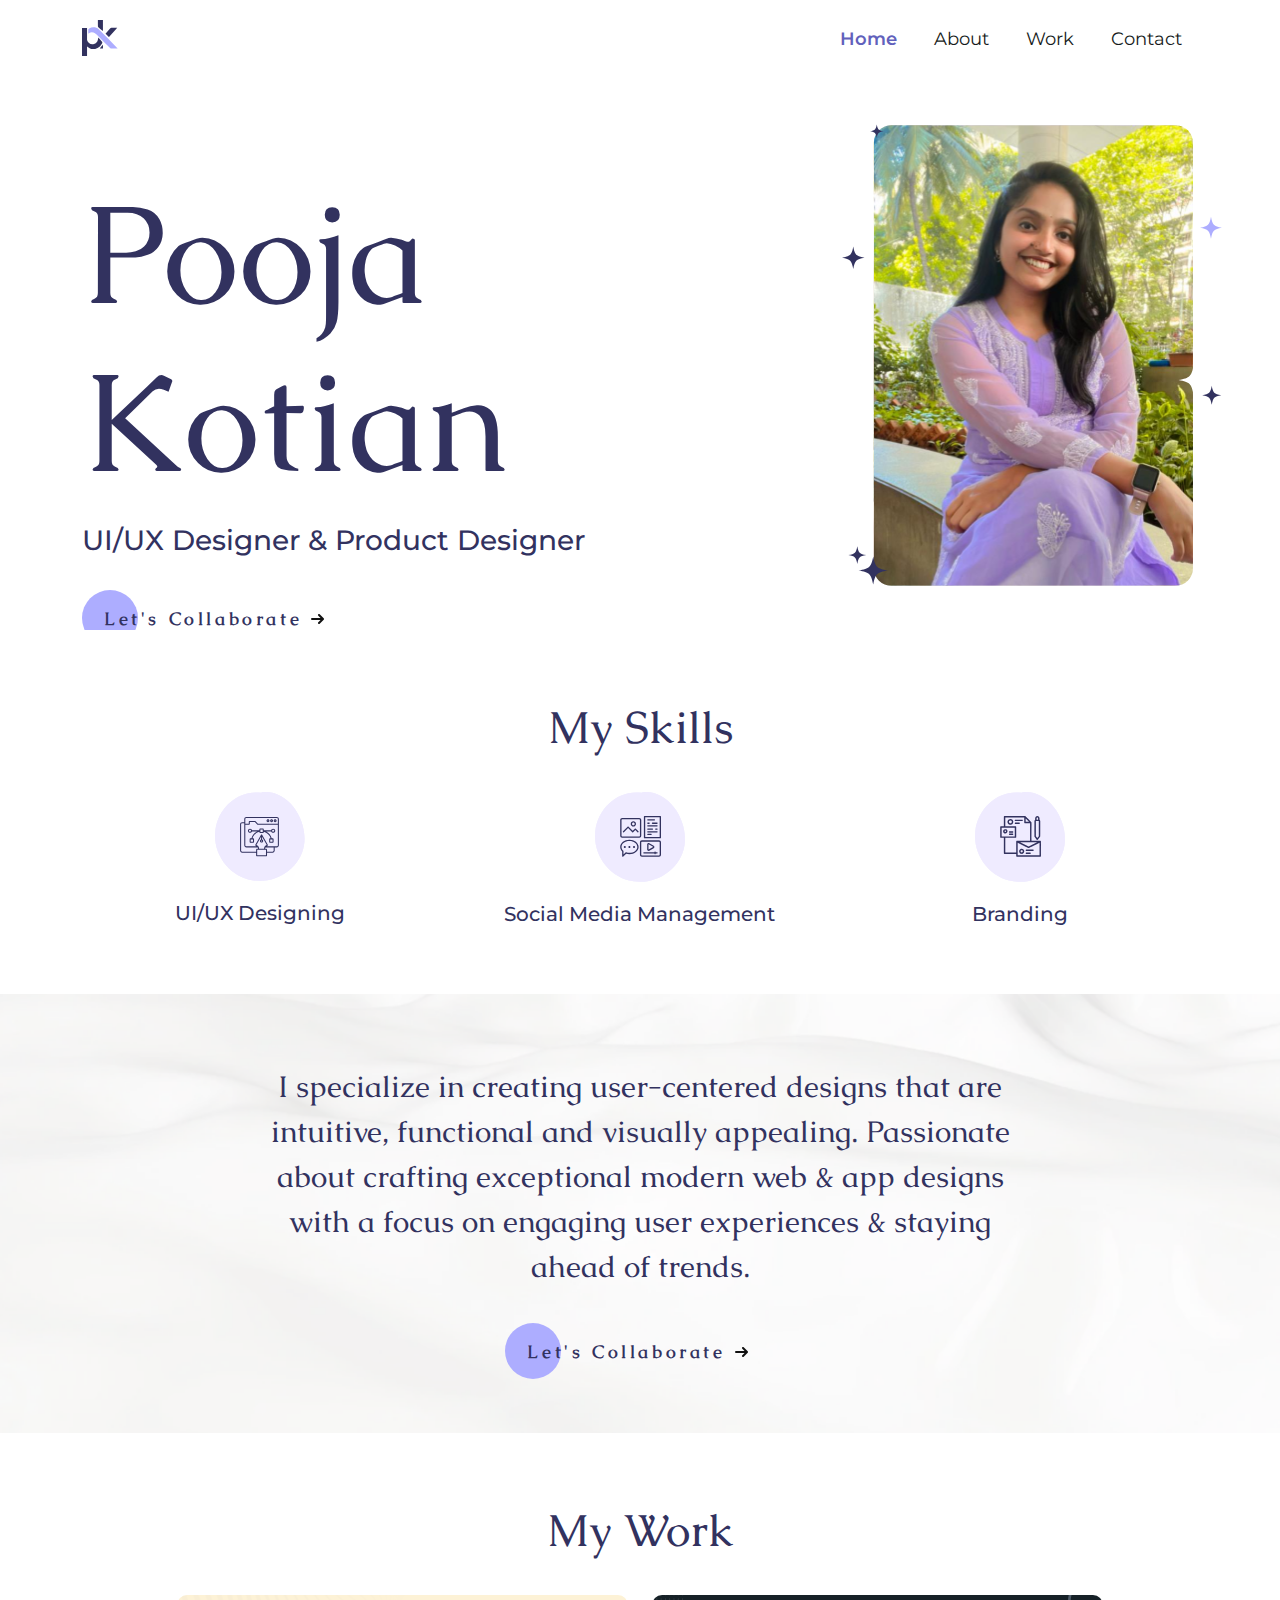
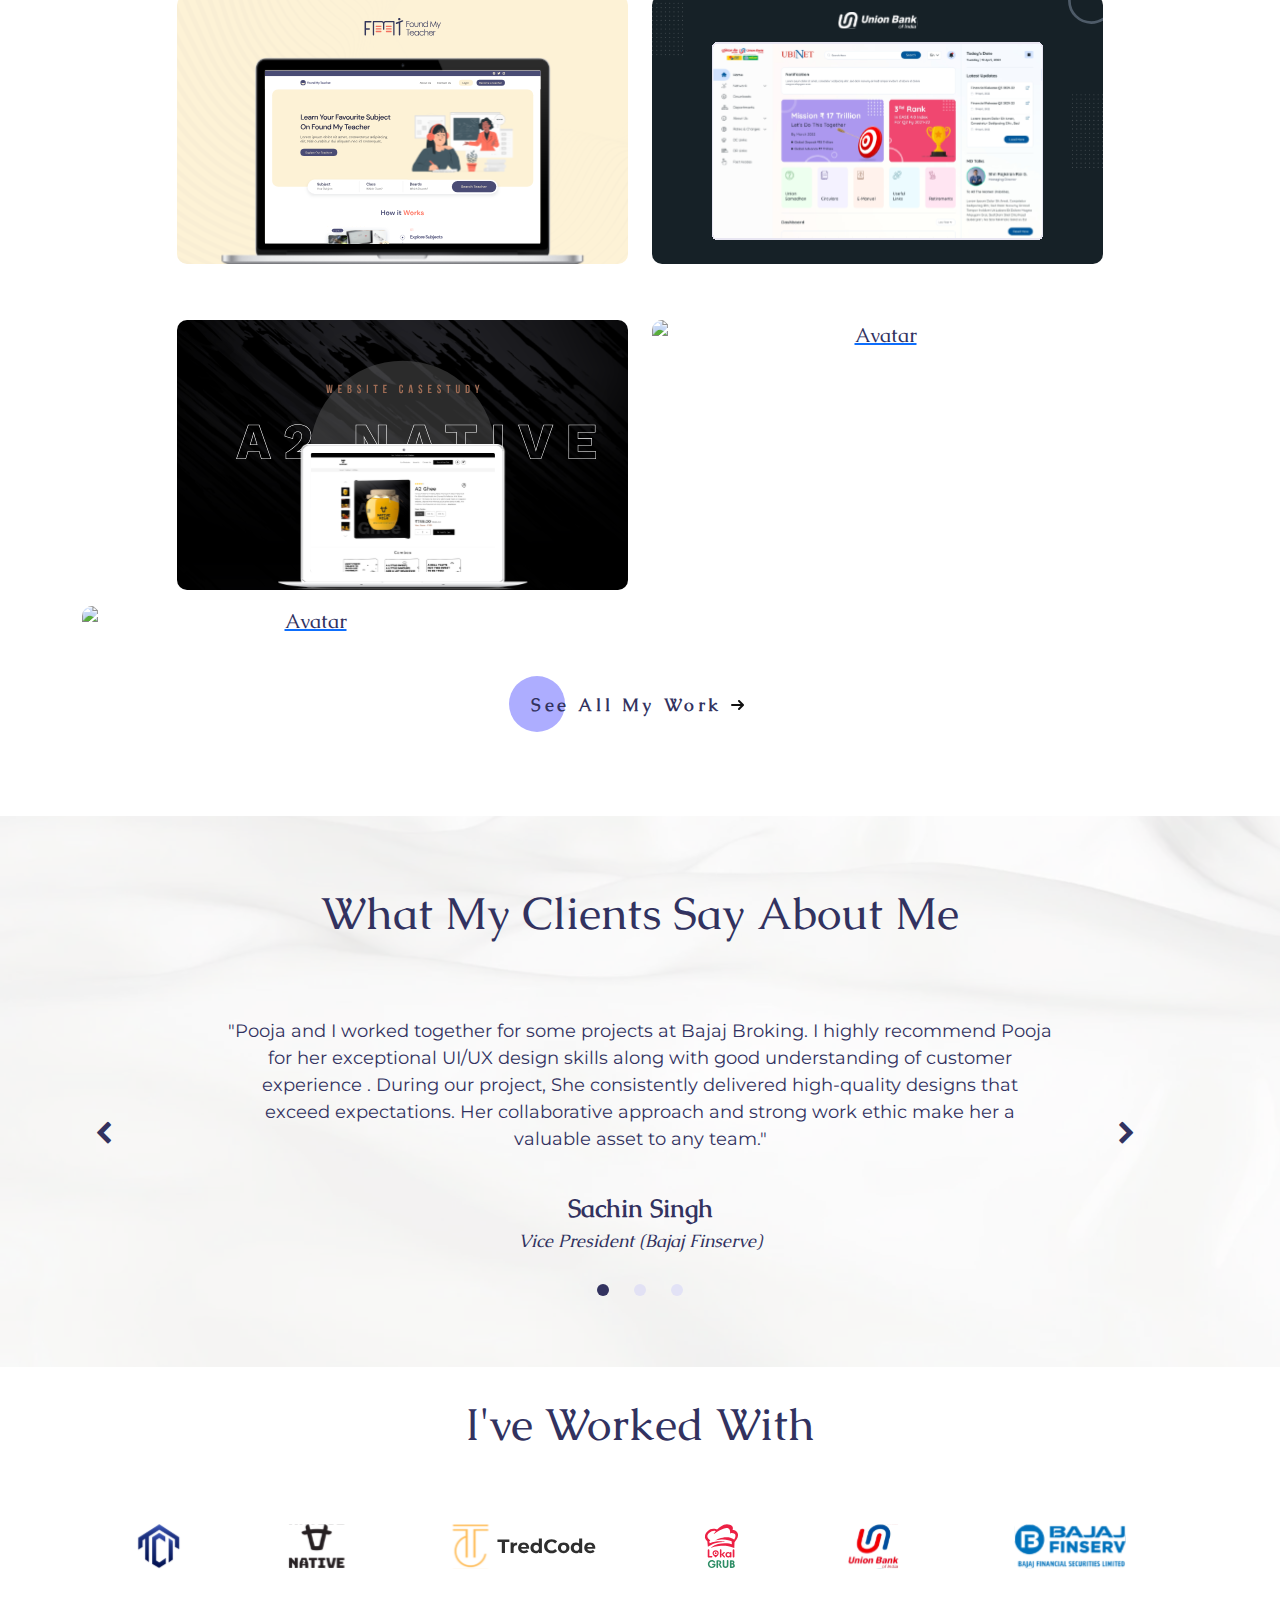
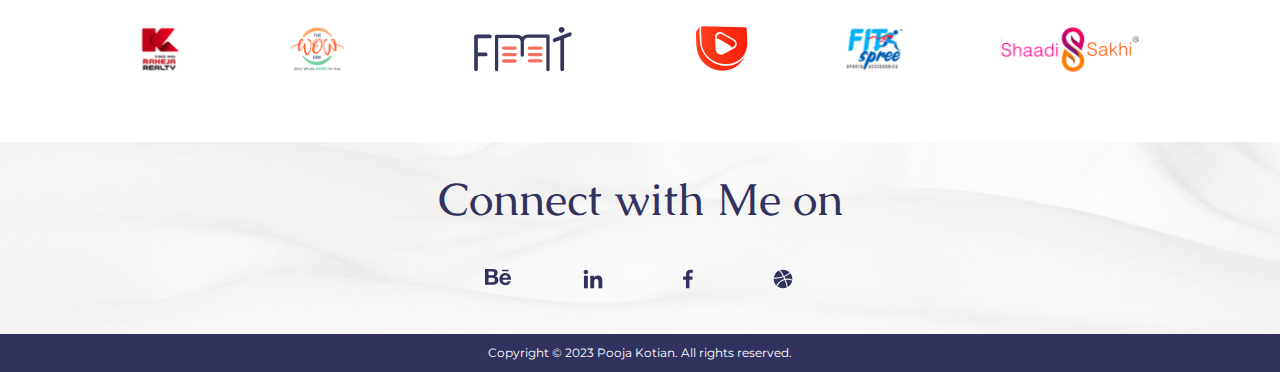
==== commit 46bf22c0: "New" ====
--- a/index.html
+++ b/index.html
@@ -62,7 +62,7 @@
                                 Passionate about crafting exceptional modern web & app designs with a focus on engaging user experiences & staying ahead of trends.
                                 <br>Ready to elevate your team's digital presence.
                             </p> -->
-                        <a href="contact.html" class="cta">
+                        <a href="mailto:kotianp.412@gmail.com" class="cta">
                             <span>Let's Collaborate</span>
                             <svg width="13px" height="10px" viewBox="0 0 13 10">
                                 <path d="M1,5 L11,5"></path>
@@ -110,7 +110,7 @@
                     experiences & staying ahead of trends.
                 </h3>
 
-                <a href="contact.html" class="cta">
+                <a href="mailto:kotianp.412@gmail.com" class="cta">
                     <span>Let's Collaborate</span>
                     <svg width="13px" height="10px" viewBox="0 0 13 10">
                         <path d="M1,5 L11,5"></path>
@@ -192,7 +192,7 @@
                 <div class="col-xl-1 col-md-12 work"></div>
                 <div class="col-xl-5 col-md-12 hover01 column">
                     <div class="work">
-                        <a href="dozio_cs.html" class="work_title">
+                        <a href="#" class="work_title">
                             <figure>
                                 <img src="images/Work/Nativemilk.svg" alt="Avatar" class="image">
                             </figure>
@@ -200,7 +200,7 @@
                         <a href="" class="work_mobile_title">
                             <h3>Native Milk Web Design</h3><span class="view_project"> View Project </span>
                         </a>
-                        <a href="dozio_cs.html" class="work_title">
+                        <a href="#" class="work_title">
                             <div class="overlay">
                                 <h3>Native Milk</h3>
                                 <p>UI/UX Web Casestudy</p>
@@ -212,7 +212,7 @@
                 </div>
                 <div class="col-xl-5 col-md-12 hover01 column">
                     <div class="work">
-                        <a href="dozio_cs.html" class="work_title">
+                        <a href="#" class="work_title">
                             <figure>
                                 <img src="images/Work/Lokalgrub_phone.svg" alt="Avatar" class="image">
                             </figure>
@@ -220,7 +220,27 @@
                         <a href="" class="work_mobile_title">
                             <h3>Lokal Grub App Design</h3><span class="view_project"> View Project </span>
                         </a>
-                        <a href="dozio_cs.html" class="work_title">
+                        <a href="#" class="work_title">
+                            <div class="overlay">
+                                <h3>Lokal Grub</h3>
+                                <p>UI/UX Mobile Casestudy</p>
+                                <span class="view_project"> View Project </span>
+                            </div>
+                        </a>
+
+                    </div>
+                </div>
+                <div class="col-xl-5 col-md-12 hover01 column">
+                    <div class="work">
+                        <a href="#" class="work_title">
+                            <figure>
+                                <img src="images/Work/Lokalgrub_phone.svg" alt="Avatar" class="image">
+                            </figure>
+                        </a>
+                        <a href="" class="work_mobile_title">
+                            <h3>Lokal Grub App Design</h3><span class="view_project"> View Project </span>
+                        </a>
+                        <a href="#" class="work_title">
                             <div class="overlay">
                                 <h3>Lokal Grub</h3>
                                 <p>UI/UX Mobile Casestudy</p>
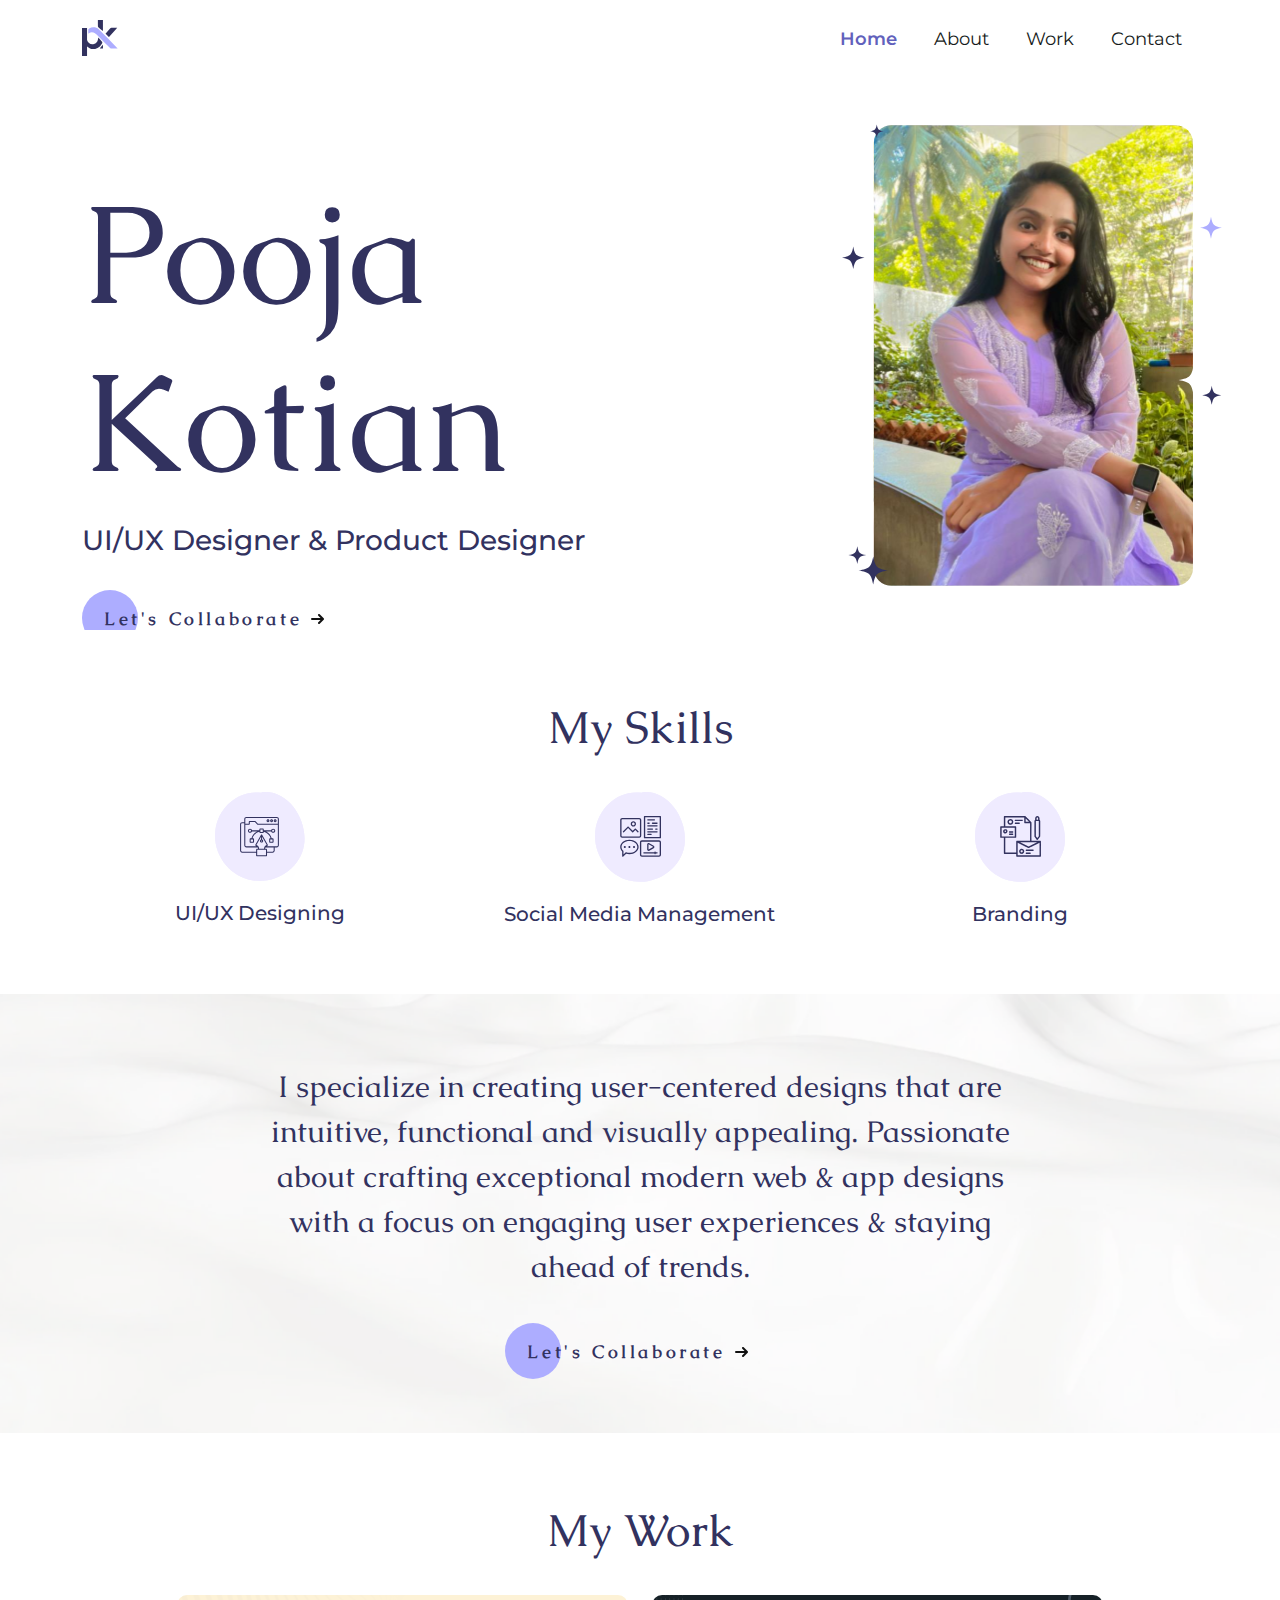
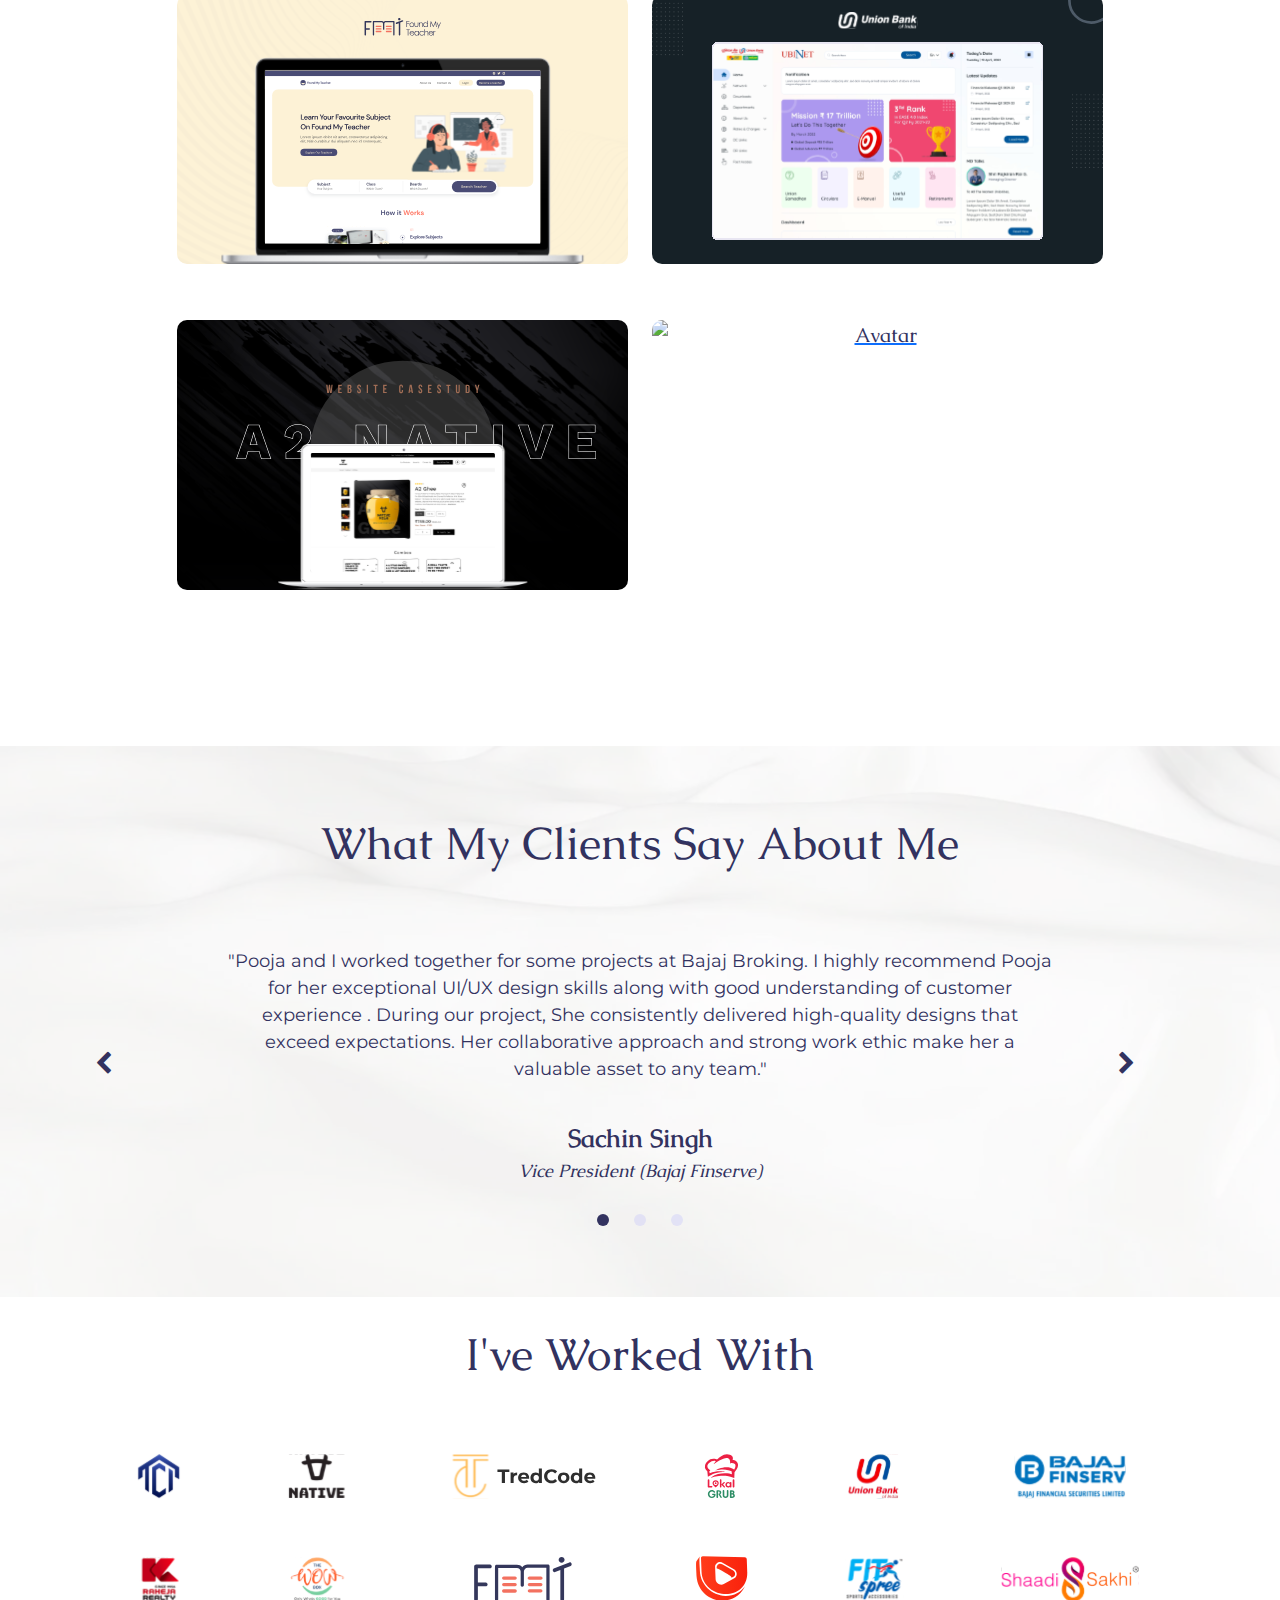
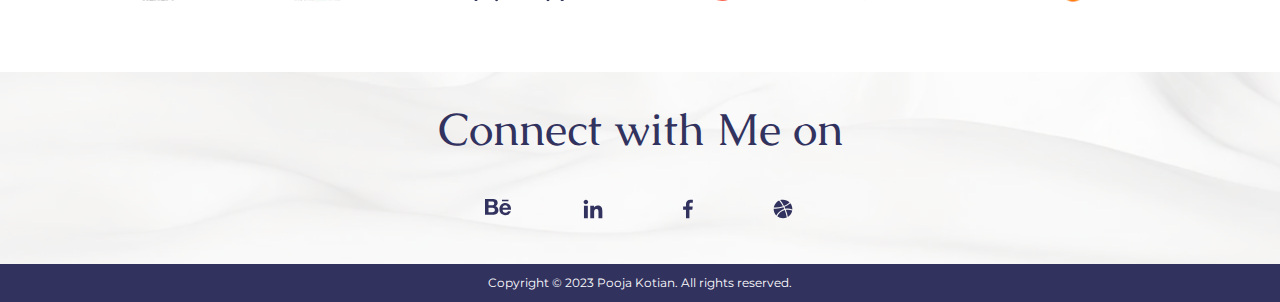
==== commit 2458f3ea: "New" ====
--- a/index.html
+++ b/index.html
@@ -136,7 +136,7 @@
                 <div class="col-xl-1 col-md-12 work"></div>
                 <div class="col-xl-5 col-md-12 hover01 column">
                     <div class="work">
-                        <a href="dozio_cs.html" class="work_title">
+                        <a href="https://shorturl.at/dluzL" class="work_title">
                             <figure>
                                 <img src="images/Work/FMT.svg" alt="Avatar" class="image">
                             </figure>
@@ -144,7 +144,7 @@
                         <a href="" class="work_mobile_title">
                             <h3>Found My Teacher Web Design</h3><span class="view_project"> View Project </span>
                         </a>
-                        <a href="dozio_cs.html" class="work_title">
+                        <a href="https://shorturl.at/dluzL" class="work_title">
                             <div class="overlay">
                                 <h3>Found My Teacher</h3>
                                 <p>UI/UX Casestudy</p>
@@ -157,7 +157,7 @@
 
                 <div class="col-xl-5 col-md-12 hover01 column">
                     <div class="work">
-                        <a href="dozio_cs.html" class="work_title">
+                        <a href="https://www.figma.com/proto/ONJUj942YAMF4v7O82T0ml/My-Portfolio?page-id=1458%3A6788&type=design&node-id=1459-16196&viewport=133%2C420%2C0.03&t=sFuE0u60u6wCLVHO-1&scaling=scale-down-width" class="work_title">
                             <figure>
                                 <img src="images/Work/UBI.svg" alt="Avatar" class="image">
                             </figure>
@@ -165,7 +165,7 @@
                         <a href="" class="work_mobile_title">
                             <h3>Union Bank Of India Web Design</h3><span class="view_project"> View Project </span>
                         </a>
-                        <a href="dozio_cs.html" class="work_title">
+                        <a href="https://www.figma.com/proto/ONJUj942YAMF4v7O82T0ml/My-Portfolio?page-id=1458%3A6788&type=design&node-id=1459-16196&viewport=133%2C420%2C0.03&t=sFuE0u60u6wCLVHO-1&scaling=scale-down-width" class="work_title">
                             <div class="overlay">
                                 <h3>Union Bank Of India</h3>
                                 <p>UI/UX Casestudy</p>
@@ -192,7 +192,7 @@
                 <div class="col-xl-1 col-md-12 work"></div>
                 <div class="col-xl-5 col-md-12 hover01 column">
                     <div class="work">
-                        <a href="#" class="work_title">
+                        <a href="https://www.figma.com/proto/ONJUj942YAMF4v7O82T0ml/My-Portfolio?page-id=1458%3A6788&type=design&node-id=1525-2904&viewport=133%2C420%2C0.03&t=sFuE0u60u6wCLVHO-1&scaling=scale-down-width" class="work_title">
                             <figure>
                                 <img src="images/Work/Nativemilk.svg" alt="Avatar" class="image">
                             </figure>
@@ -200,7 +200,7 @@
                         <a href="" class="work_mobile_title">
                             <h3>Native Milk Web Design</h3><span class="view_project"> View Project </span>
                         </a>
-                        <a href="#" class="work_title">
+                        <a href="https://www.figma.com/proto/ONJUj942YAMF4v7O82T0ml/My-Portfolio?page-id=1458%3A6788&type=design&node-id=1525-2904&viewport=133%2C420%2C0.03&t=sFuE0u60u6wCLVHO-1&scaling=scale-down-width" class="work_title">
                             <div class="overlay">
                                 <h3>Native Milk</h3>
                                 <p>UI/UX Web Casestudy</p>
@@ -212,7 +212,7 @@
                 </div>
                 <div class="col-xl-5 col-md-12 hover01 column">
                     <div class="work">
-                        <a href="#" class="work_title">
+                        <a href="https://www.figma.com/proto/ONJUj942YAMF4v7O82T0ml/My-Portfolio?page-id=1458%3A6788&type=design&node-id=1459-19891&viewport=133%2C420%2C0.03&t=sFuE0u60u6wCLVHO-1&scaling=scale-down-width" class="work_title">
                             <figure>
                                 <img src="images/Work/Lokalgrub_phone.svg" alt="Avatar" class="image">
                             </figure>
@@ -220,7 +220,7 @@
                         <a href="" class="work_mobile_title">
                             <h3>Lokal Grub App Design</h3><span class="view_project"> View Project </span>
                         </a>
-                        <a href="#" class="work_title">
+                        <a href="https://www.figma.com/proto/ONJUj942YAMF4v7O82T0ml/My-Portfolio?page-id=1458%3A6788&type=design&node-id=1459-19891&viewport=133%2C420%2C0.03&t=sFuE0u60u6wCLVHO-1&scaling=scale-down-width" class="work_title">
                             <div class="overlay">
                                 <h3>Lokal Grub</h3>
                                 <p>UI/UX Mobile Casestudy</p>
@@ -230,26 +230,7 @@
 
                     </div>
                 </div>
-                <div class="col-xl-5 col-md-12 hover01 column">
-                    <div class="work">
-                        <a href="#" class="work_title">
-                            <figure>
-                                <img src="images/Work/Lokalgrub_phone.svg" alt="Avatar" class="image">
-                            </figure>
-                        </a>
-                        <a href="" class="work_mobile_title">
-                            <h3>Lokal Grub App Design</h3><span class="view_project"> View Project </span>
-                        </a>
-                        <a href="#" class="work_title">
-                            <div class="overlay">
-                                <h3>Lokal Grub</h3>
-                                <p>UI/UX Mobile Casestudy</p>
-                                <span class="view_project"> View Project </span>
-                            </div>
-                        </a>
-
-                    </div>
-                </div>
+
 
                 <div class="col-xl-1 col-md-12 work"></div>
 
@@ -262,7 +243,7 @@
 
             <div class="breathing_space"></div>
 
-            <div class="see_work_btn">
+            <!-- <div class="see_work_btn">
                 <a href="contact.html" class="cta">
                     <span>See All My Work</span>
                     <svg width="13px" height="10px" viewBox="0 0 13 10">
@@ -270,7 +251,7 @@
                         <polyline points="8 1 12 5 8 9"></polyline>
                     </svg>
                 </a>
-            </div>
+            </div> -->
         </div>
 
         <div class="breathing_space2"></div>
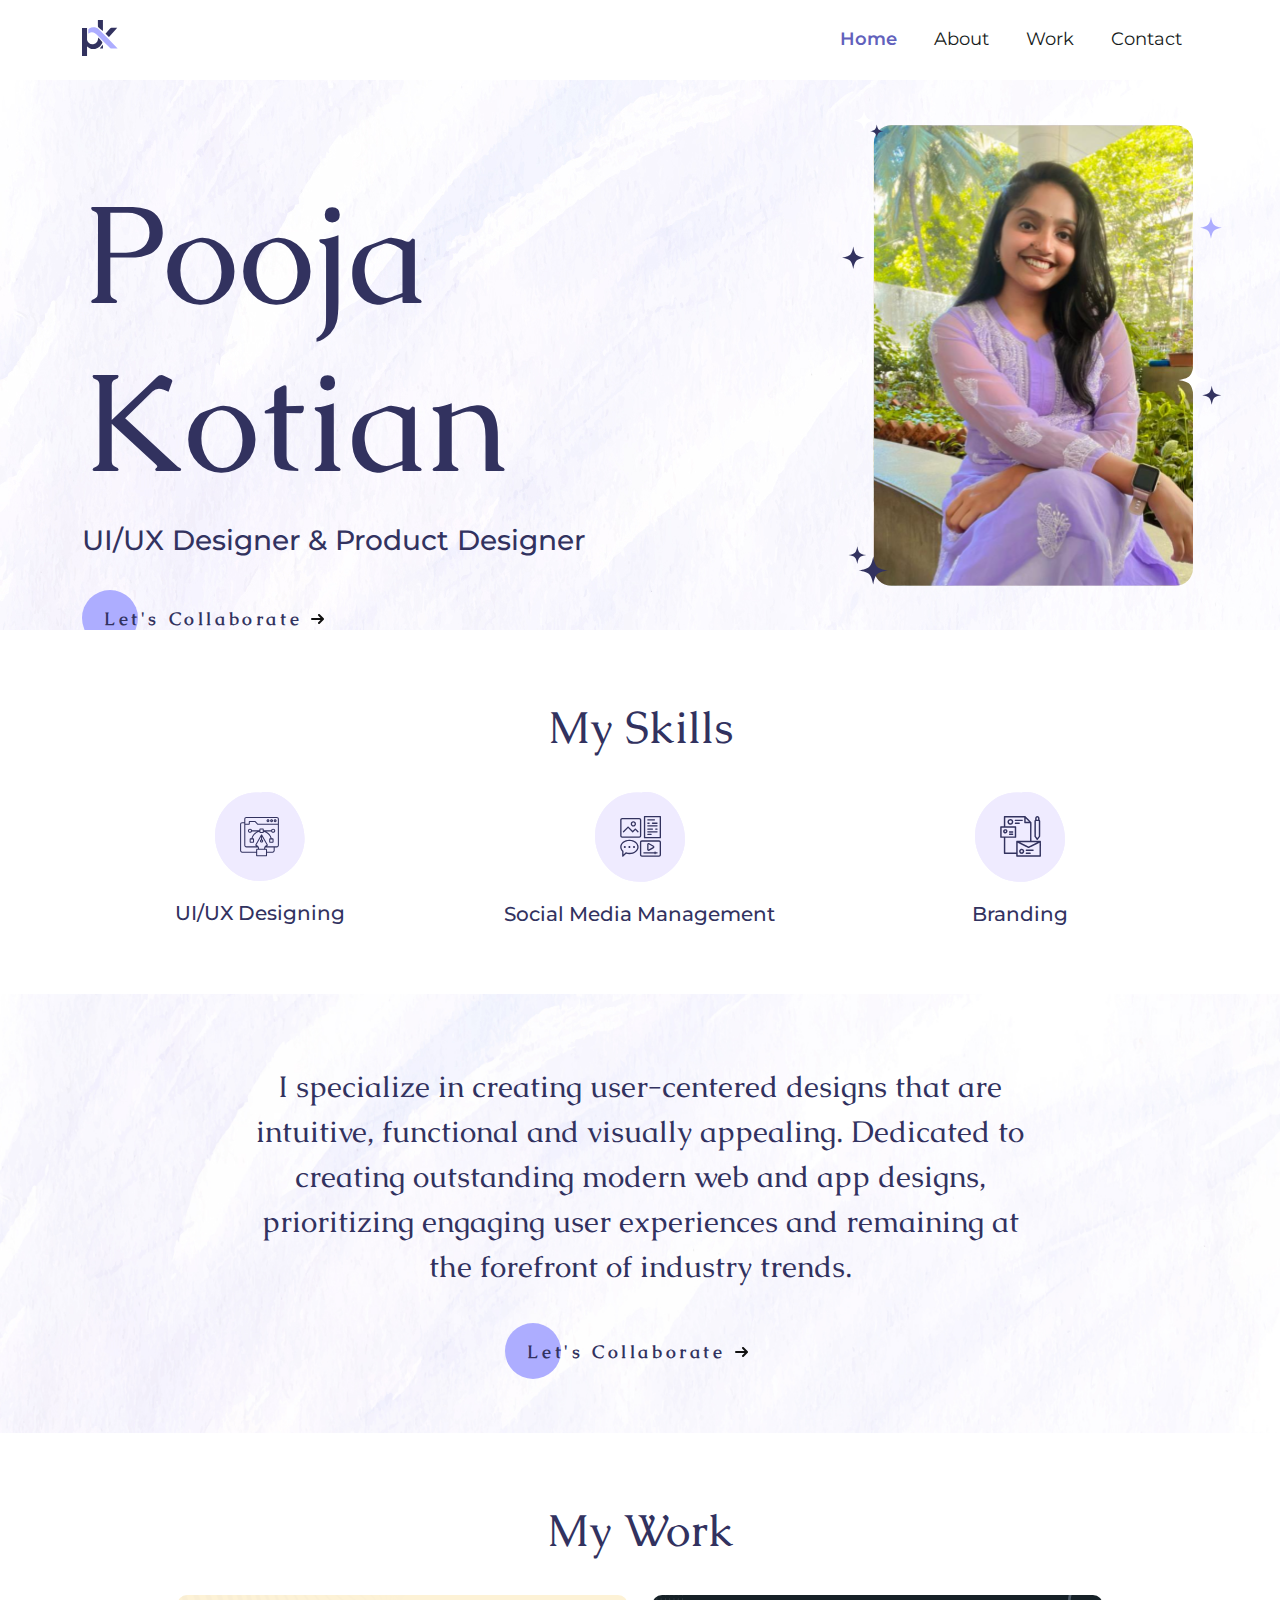
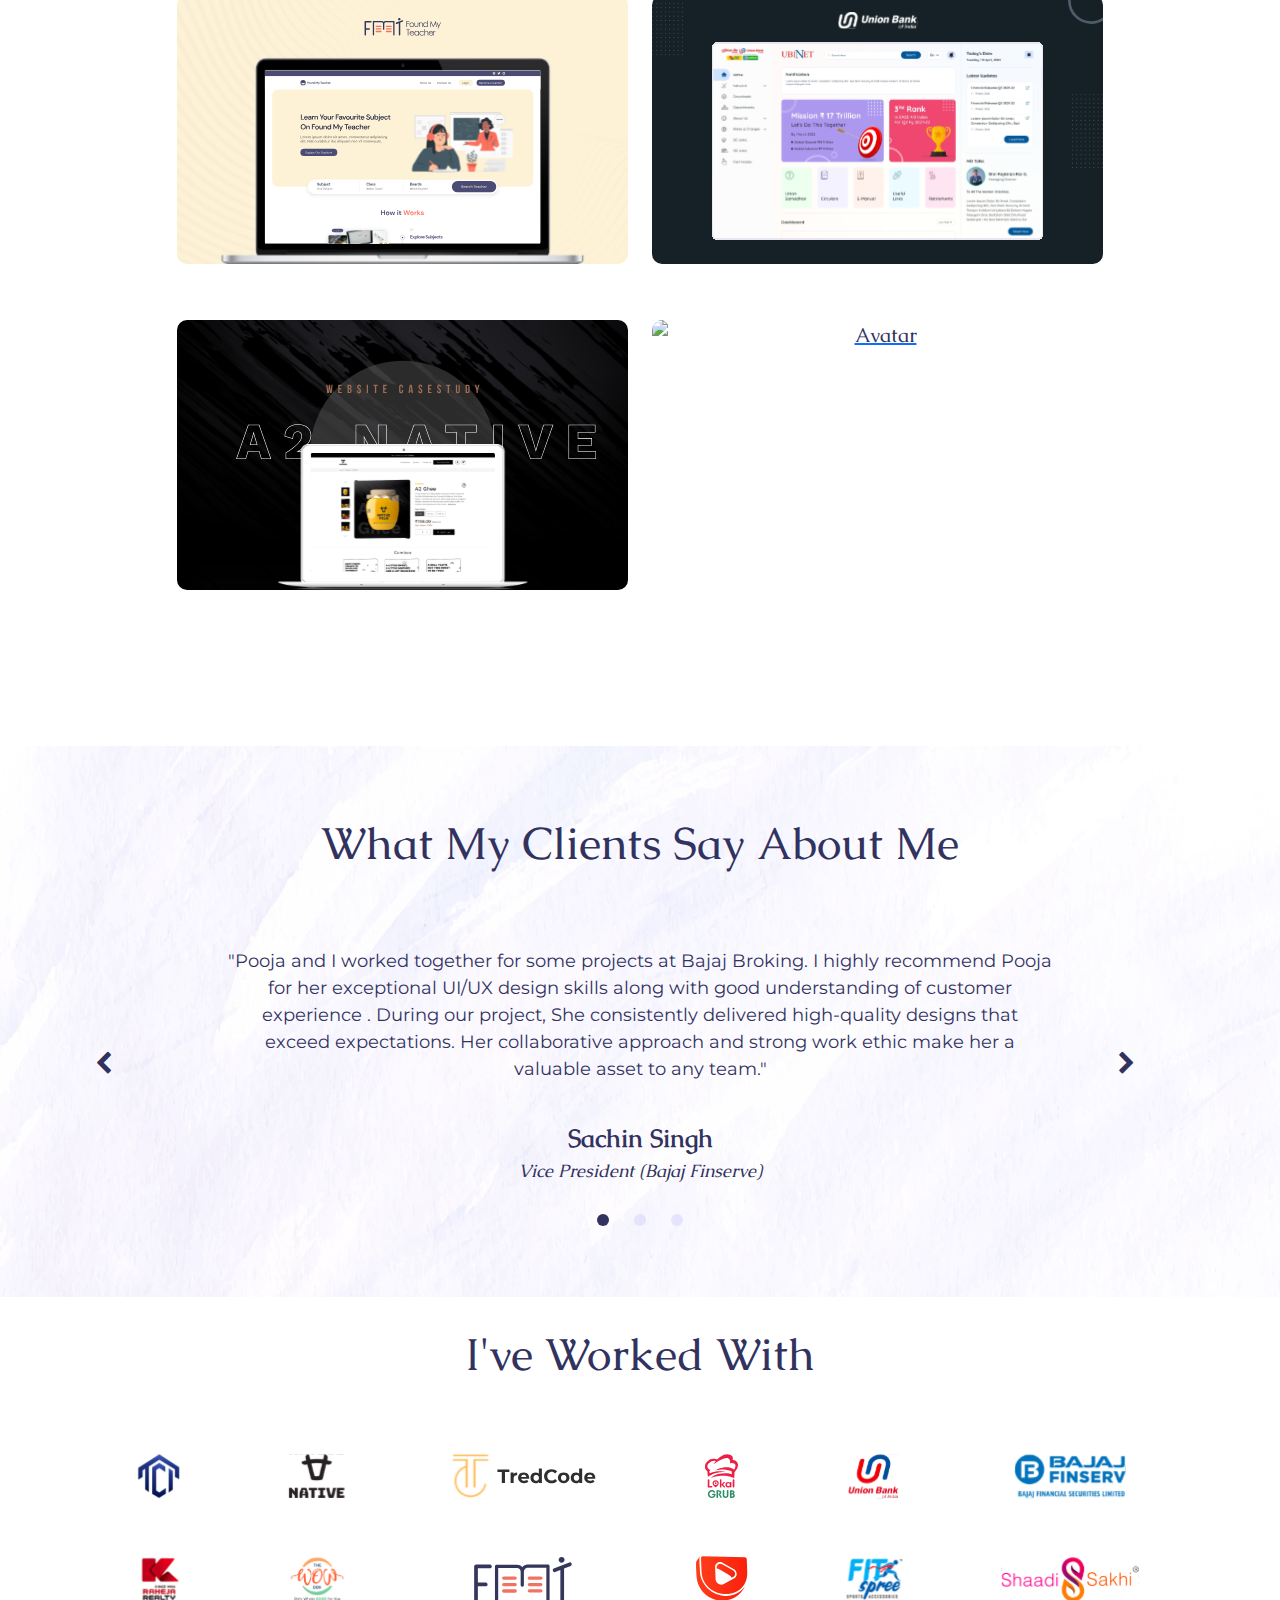
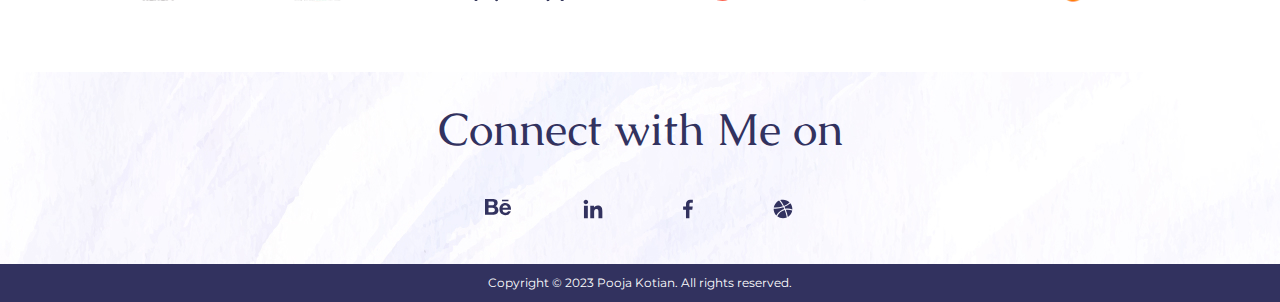
==== commit 5cc38c6e: "New" ====
--- a/index.html
+++ b/index.html
@@ -47,9 +47,9 @@
 
     <main>
         <section id="background-video-section">
-            <video id="background-video" autoplay loop muted>
-                <source src="images/hero_bg.mp4" type="video/mp4">
-            </video>
+            <!-- <video id="background-video" autoplay loop muted>
+                <source src="images/old_video.mp4" type="video/mp4">
+            </video> -->
             <div class="container">
                 <div class="row hero_section">
                     <div class="col-xl-8 col-md-8 col-sm-12 col-xs-12 footer_icon"> <!--columns under row-->
@@ -106,8 +106,8 @@
                 <!-- <h1>Hello,</h1> -->
                 <h3>I specialize in creating user-centered designs that are intuitive, functional and visually
                     appealing.
-                    Passionate about crafting exceptional modern web & app designs with a focus on engaging user
-                    experiences & staying ahead of trends.
+                    Dedicated to creating outstanding modern web and app designs, prioritizing engaging user experiences 
+                    and remaining at the forefront of industry trends.
                 </h3>
 
                 <a href="mailto:kotianp.412@gmail.com" class="cta">
--- a/css/stylesheet.css
+++ b/css/stylesheet.css
@@ -91,6 +91,7 @@
 
  /* Style for the section with the background video */
  #background-video-section {
+  background: url('../images/section_bg.jpg');
   position: relative;
   width: 100%;
   height: 550px; /* Adjust the height as needed */
@@ -104,7 +105,7 @@
   left: 0;
   width: 100%;
   height: auto;
-  opacity: .3;
+  opacity: .6;
   z-index: -1; /* Put the video behind other content */
 }
 
@@ -206,7 +207,7 @@
 
 
 .social_media{
-  background: url('../images/still_bg_wave.png');
+  background: url('../images/section_bg.jpg');
   padding-bottom: 40px;
   /* margin-bottom: 10px; */
 }
@@ -242,7 +243,7 @@
 .about_text{
   padding:70px 50px;
   text-align: center;
-  background: url('../images/still_bg_wave.png');
+  background: url('../images/section_bg.jpg');
   background-size: cover;
 }
 
@@ -261,7 +262,7 @@
 /* swiper carosuel css */
 .testim {
   width: 100%;
-  background: url('../images/still_bg_wave.png');
+  background: url('../images/section_bg.jpg');
   /* position: absolute;
   top: 50%;
   -webkit-transform: translatey(-50%);
@@ -332,9 +333,9 @@
   cursor: pointer;
 }
 
-.testim .arrow:hover {
+/* .testim .arrow:hover {
   color: green;
-}
+} */
   
 
 /* .testim .arrow.left {
